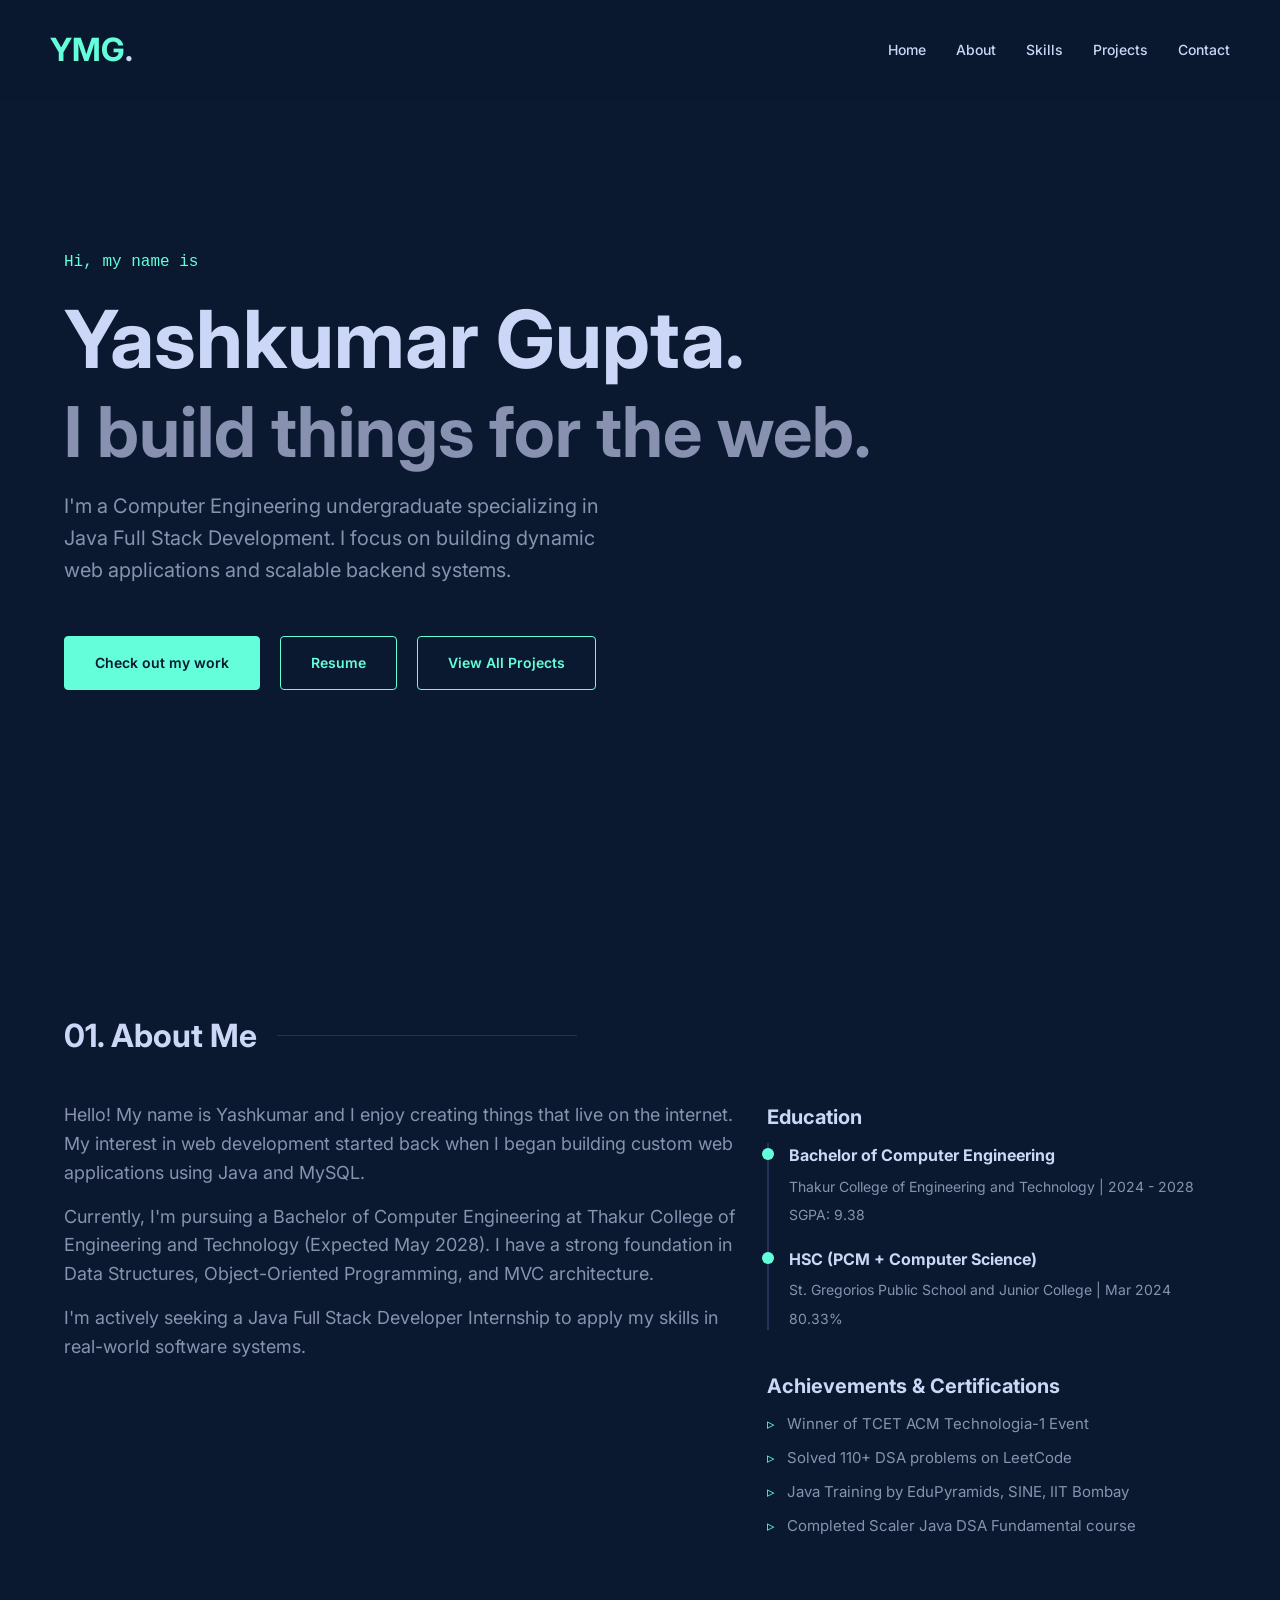
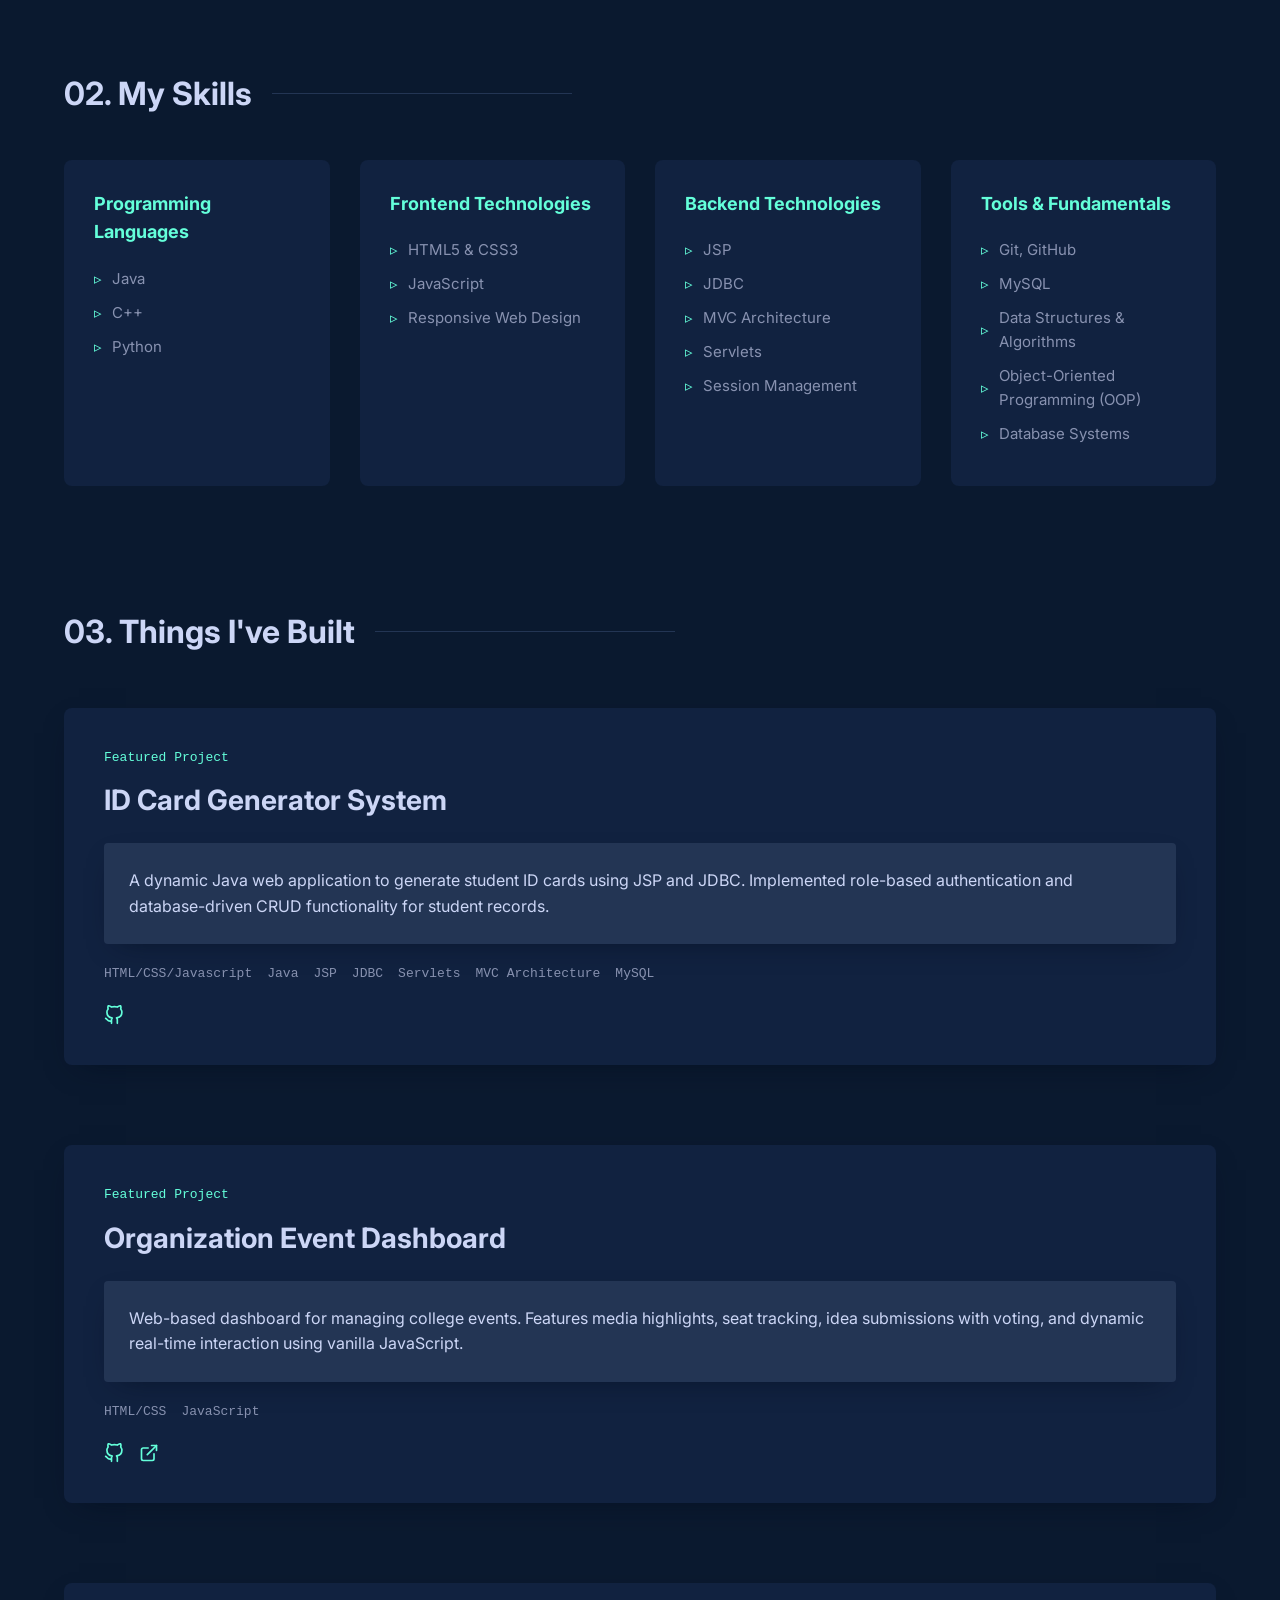
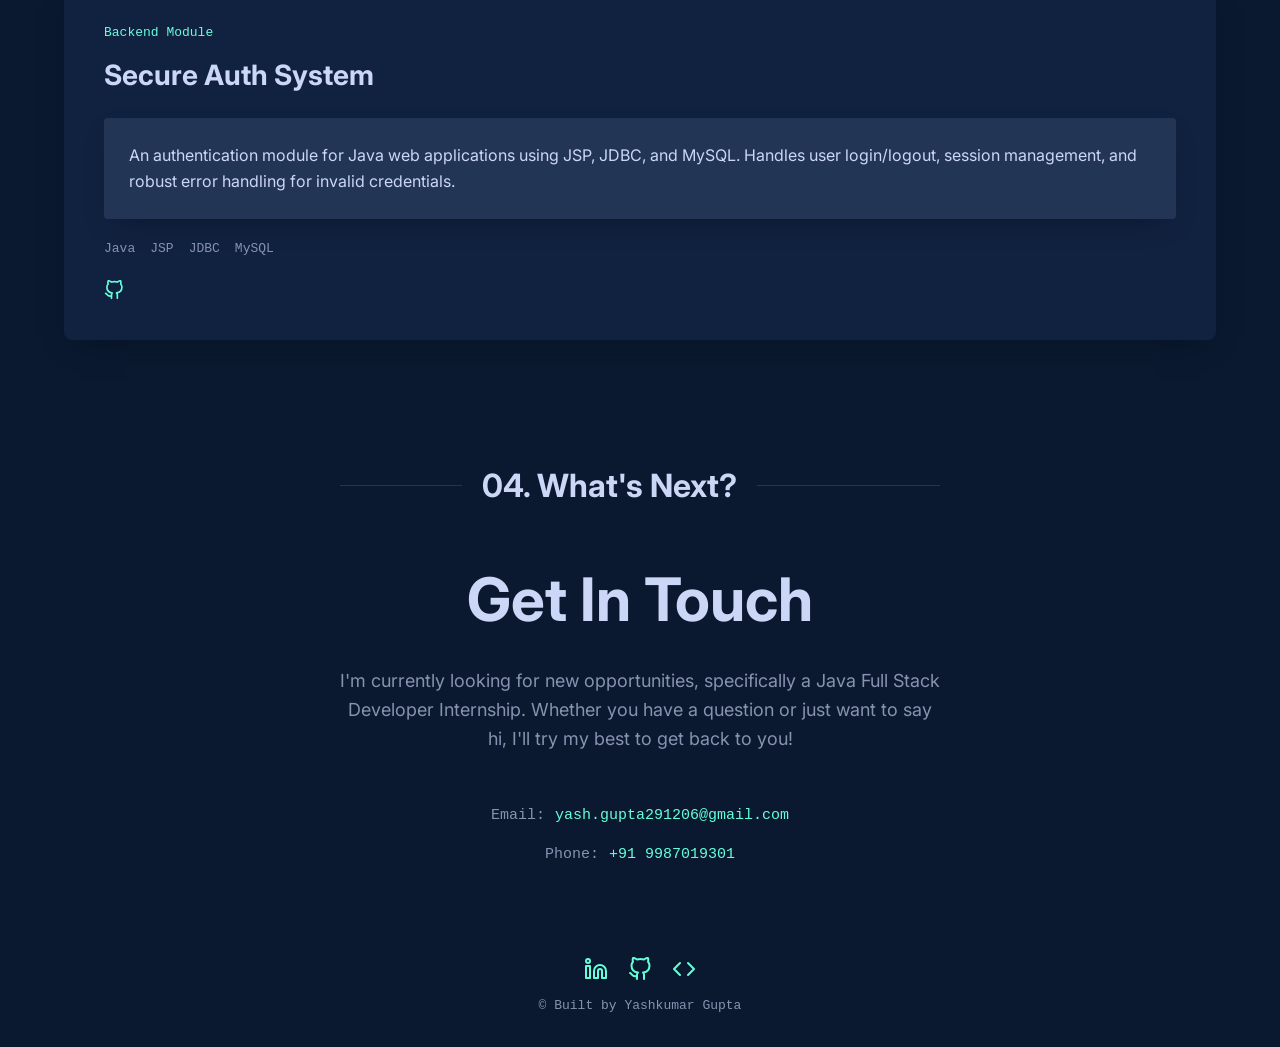
==== index.html @ 171db631 "Files Commited" ====
<!DOCTYPE html>
<html lang="en">

<head>
    <meta charset="UTF-8">
    <meta name="viewport" content="width=device-width, initial-scale=1.0">
    <title>Yashkumar Gupta | Java Full Stack Developer</title>
    <meta name="description"
        content="Portfolio of Yashkumar Gupta, a Computer Engineering undergraduate specializing in Java Full Stack Development.">
    <link rel="preconnect" href="https://fonts.googleapis.com">
    <link rel="preconnect" href="https://fonts.gstatic.com" crossorigin>
    <link href="https://fonts.googleapis.com/css2?family=Inter:wght@300;400;600;700&display=swap" rel="stylesheet">
    <link rel="stylesheet" href="style.css">
</head>

<body>
    <header class="navbar">
        <div class="logo">YMG<span>.</span></div>
        <nav>
            <ul class="nav-links">
                <li><a href="#home">Home</a></li>
                <li><a href="#about">About</a></li>
                <li><a href="#skills">Skills</a></li>
                <li><a href="#projects">Projects</a></li>
                <li><a href="#contact">Contact</a></li>
            </ul>
        </nav>
        <div class="menu-toggle">
            <span></span>
            <span></span>
            <span></span>
        </div>
    </header>

    <main>
        <!-- Hero Section -->
        <section id="home" class="hero section">
            <div class="hero-content">
                <p class="greeting">Hi, my name is</p>
                <h1 class="name">Yashkumar Gupta.</h1>
                <h2 class="role">I build things for the web.</h2>
                <p class="summary">
                    I'm a Computer Engineering undergraduate specializing in Java Full Stack Development.
                    I focus on building dynamic web applications and scalable backend systems.
                </p>
                <div class="hero-cta">
                    <a href="#projects" class="btn btn-primary">Check out my work</a>
                    <a href="CV-3.pdf" target="_blank" class="btn btn-outline">Resume</a>
                    <a href="projects.html" class="btn btn-outline">View All Projects</a>
                </div>
            </div>
        </section>

        <!-- About Section -->
        <section id="about" class="about section">
            <h2 class="section-title">01. About Me</h2>
            <div class="about-container">
                <div class="about-text">
                    <p>
                        Hello! My name is Yashkumar and I enjoy creating things that live on the internet.
                        My interest in web development started back when I began building custom web applications
                        using Java and MySQL.
                    </p>
                    <p>
                        Currently, I'm pursuing a Bachelor of Computer Engineering at Thakur College of Engineering and
                        Technology (Expected May 2028).
                        I have a strong foundation in Data Structures, Object-Oriented Programming, and MVC
                        architecture.
                    </p>
                    <p>
                        I'm actively seeking a Java Full Stack Developer Internship to apply my skills in real-world
                        software systems.
                    </p>
                </div>
                <!-- Education & Achievements -->
                <div class="about-details">
                    <h3>Education</h3>
                    <ul class="timeline">
                        <li>
                            <h4>Bachelor of Computer Engineering</h4>
                            <p>Thakur College of Engineering and Technology | 2024 - 2028</p>
                            <p>SGPA: 9.38</p>
                        </li>
                        <li>
                            <h4>HSC (PCM + Computer Science)</h4>
                            <p>St. Gregorios Public School and Junior College | Mar 2024</p>
                            <p>80.33%</p>
                        </li>
                    </ul>
                    <h3>Achievements & Certifications</h3>
                    <ul class="bullet-list">
                        <li>Winner of TCET ACM Technologia-1 Event</li>
                        <li>Solved 110+ DSA problems on LeetCode</li>
                        <li>Java Training by EduPyramids, SINE, IIT Bombay</li>
                        <li>Completed Scaler Java DSA Fundamental course</li>
                    </ul>
                </div>
            </div>
        </section>

        <!-- Skills Section -->
        <section id="skills" class="skills section">
            <h2 class="section-title">02. My Skills</h2>
            <div class="skills-grid">
                <div class="skill-category">
                    <h3>Programming Languages</h3>
                    <ul class="skill-list">
                        <li>Java</li>
                        <li>C++</li>
                        <li>Python</li>
                    </ul>
                </div>
                <div class="skill-category">
                    <h3>Frontend Technologies</h3>
                    <ul class="skill-list">
                        <li>HTML5 & CSS3</li>
                        <li>JavaScript</li>
                        <li>Responsive Web Design</li>
                    </ul>
                </div>
                <div class="skill-category">
                    <h3>Backend Technologies</h3>
                    <ul class="skill-list">
                        <li>JSP</li>
                        <li>JDBC</li>
                        <li>MVC Architecture</li>
                        <li>Servlets</li>
                        <li>Session Management</li>
                    </ul>
                </div>
                <div class="skill-category">
                    <h3>Tools & Fundamentals</h3>
                    <ul class="skill-list">
                        <li>Git, GitHub</li>
                        <li>MySQL</li>
                        <li>Data Structures & Algorithms</li>
                        <li>Object-Oriented Programming (OOP)</li>
                        <li>Database Systems</li>
                    </ul>
                </div>
            </div>
        </section>

        <!-- Projects Section -->
        <section id="projects" class="projects section">
            <h2 class="section-title">03. Things I've Built</h2>
            <div class="project-list">

                <!-- Project 1 -->
                <div class="project-card">
                    <div class="project-content">
                        <p class="project-overline">Featured Project</p>
                        <h3 class="project-title">ID Card Generator System</h3>
                        <div class="project-description">
                            <p>A dynamic Java web application to generate student ID cards using JSP and JDBC.
                                Implemented role-based authentication and database-driven CRUD functionality for student
                                records.</p>
                        </div>
                        <ul class="project-tech-list">
                            <li>HTML/CSS/Javascript</li>
                            <li>Java</li>
                            <li>JSP</li>
                            <li>JDBC</li>
                            <li>Servlets</li>
                            <li>MVC Architecture</li>
                            <li>MySQL</li>
                        </ul>
                        <div class="project-links">
                            <a href="https://github.com/yash29122006/Java-web-Project" target="_blank"
                                aria-label="GitHub Link">
                                <svg xmlns="http://www.w3.org/2000/svg" role="img" viewBox="0 0 24 24" fill="none"
                                    stroke="currentColor" stroke-width="2" stroke-linecap="round"
                                    stroke-linejoin="round" class="feather feather-github">
                                    <title>GitHub</title>
                                    <path
                                        d="M9 19c-5 1.5-5-2.5-7-3m14 6v-3.87a3.37 3.37 0 0 0-.94-2.61c3.14-.35 6.44-1.54 6.44-7A5.44 5.44 0 0 0 20 4.77 5.07 5.07 0 0 0 19.91 1S18.73.65 16 2.48a13.38 13.38 0 0 0-7 0C6.27.65 5.09 1 5.09 1A5.07 5.07 0 0 0 5 4.77a5.44 5.44 0 0 0-1.5 3.78c0 5.42 3.3 6.61 6.44 7A3.37 3.37 0 0 0 9 18.13V22">
                                    </path>
                                </svg>
                            </a>
                        </div>
                    </div>
                </div>

                <!-- Project 2 -->
                <div class="project-card reverse">
                    <div class="project-content">
                        <p class="project-overline">Featured Project</p>
                        <h3 class="project-title">Organization Event Dashboard</h3>
                        <div class="project-description">
                            <p>Web-based dashboard for managing college events. Features media highlights, seat
                                tracking, idea submissions with voting, and dynamic real-time interaction using vanilla
                                JavaScript.</p>
                        </div>
                        <ul class="project-tech-list">
                            <li>HTML/CSS</li>
                            <li>JavaScript</li>
                        </ul>
                        <div class="project-links">
                            <a href="https://github.com/yash29122006" target="_blank" aria-label="GitHub Link">
                                <svg xmlns="http://www.w3.org/2000/svg" role="img" viewBox="0 0 24 24" fill="none"
                                    stroke="currentColor" stroke-width="2" stroke-linecap="round"
                                    stroke-linejoin="round" class="feather feather-github">
                                    <title>GitHub</title>
                                    <path
                                        d="M9 19c-5 1.5-5-2.5-7-3m14 6v-3.87a3.37 3.37 0 0 0-.94-2.61c3.14-.35 6.44-1.54 6.44-7A5.44 5.44 0 0 0 20 4.77 5.07 5.07 0 0 0 19.91 1S18.73.65 16 2.48a13.38 13.38 0 0 0-7 0C6.27.65 5.09 1 5.09 1A5.07 5.07 0 0 0 5 4.77a5.44 5.44 0 0 0-1.5 3.78c0 5.42 3.3 6.61 6.44 7A3.37 3.37 0 0 0 9 18.13V22">
                                    </path>
                                </svg>
                            </a>
                            <a href="https://yash29122006.github.io/Club-Dashboard/" target="_blank"
                                aria-label="External Link">
                                <svg xmlns="http://www.w3.org/2000/svg" role="img" viewBox="0 0 24 24" fill="none"
                                    stroke="currentColor" stroke-width="2" stroke-linecap="round"
                                    stroke-linejoin="round" class="feather feather-external-link">
                                    <title>External Link</title>
                                    <path d="M18 13v6a2 2 0 0 1-2 2H5a2 2 0 0 1-2-2V8a2 2 0 0 1 2-2h6"></path>
                                    <polyline points="15 3 21 3 21 9"></polyline>
                                    <line x1="10" y1="14" x2="21" y2="3"></line>
                                </svg>
                            </a>
                        </div>
                    </div>
                </div>

                <!-- Project 3 -->
                <div class="project-card">
                    <div class="project-content">
                        <p class="project-overline">Backend Module</p>
                        <h3 class="project-title">Secure Auth System</h3>
                        <div class="project-description">
                            <p>An authentication module for Java web applications using JSP, JDBC, and MySQL. Handles
                                user login/logout, session management, and robust error handling for invalid
                                credentials.</p>
                        </div>
                        <ul class="project-tech-list">
                            <li>Java</li>
                            <li>JSP</li>
                            <li>JDBC</li>
                            <li>MySQL</li>
                        </ul>
                        <div class="project-links">
                            <a href="https://github.com/yash29122006/Login-logout-using-JDBC-" target="_blank"
                                aria-label="GitHub Link">
                                <svg xmlns="http://www.w3.org/2000/svg" role="img" viewBox="0 0 24 24" fill="none"
                                    stroke="currentColor" stroke-width="2" stroke-linecap="round"
                                    stroke-linejoin="round" class="feather feather-github">
                                    <title>GitHub</title>
                                    <path
                                        d="M9 19c-5 1.5-5-2.5-7-3m14 6v-3.87a3.37 3.37 0 0 0-.94-2.61c3.14-.35 6.44-1.54 6.44-7A5.44 5.44 0 0 0 20 4.77 5.07 5.07 0 0 0 19.91 1S18.73.65 16 2.48a13.38 13.38 0 0 0-7 0C6.27.65 5.09 1 5.09 1A5.07 5.07 0 0 0 5 4.77a5.44 5.44 0 0 0-1.5 3.78c0 5.42 3.3 6.61 6.44 7A3.37 3.37 0 0 0 9 18.13V22">
                                    </path>
                                </svg>
                            </a>
                        </div>
                    </div>
                </div>

        </section>

        <!-- Contact Section -->
        <section id="contact" class="contact section">
            <h2 class="section-title center">04. What's Next?</h2>
            <h3 class="contact-title">Get In Touch</h3>
            <p>
                I'm currently looking for new opportunities, specifically a Java Full Stack Developer Internship.
                Whether you have a question or just want to say hi, I'll try my best to get back to you!
            </p>
            <div class="contact-info">
                <div class="contact-item">
                    <span class="contact-label">Email:</span>
                    <a href="mailto:yash.gupta291206@gmail.com" class="email-link">yash.gupta291206@gmail.com</a>
                </div>
                <div class="contact-item">
                    <span class="contact-label">Phone:</span>
                    <span class="phone-link">+91 9987019301</span>
                </div>
            </div>

        </section>
    </main>

    <footer>
        <div class="social-links-footer" style="display: flex; gap: 20px; justify-content: center;">
            <a href="https://www.linkedin.com/in/ymg291206" target="_blank" aria-label="LinkedIn"
                style="width: 24px; height: 24px;">
                <svg xmlns="http://www.w3.org/2000/svg" role="img" viewBox="0 0 24 24" fill="none" stroke="currentColor"
                    stroke-width="2" stroke-linecap="round" stroke-linejoin="round" class="feather feather-linkedin">
                    <title>LinkedIn</title>
                    <path d="M16 8a6 6 0 0 1 6 6v7h-4v-7a2 2 0 0 0-2-2 2 2 0 0 0-2 2v7h-4v-7a6 6 0 0 1 6-6z"></path>
                    <rect x="2" y="9" width="4" height="12"></rect>
                    <circle cx="4" cy="4" r="2"></circle>
                </svg>
            </a>
            <a href="https://github.com/yash29122006" target="_blank" aria-label="GitHub"
                style="width: 24px; height: 24px;">
                <svg xmlns="http://www.w3.org/2000/svg" role="img" viewBox="0 0 24 24" fill="none" stroke="currentColor"
                    stroke-width="2" stroke-linecap="round" stroke-linejoin="round" class="feather feather-github">
                    <title>GitHub</title>
                    <path
                        d="M9 19c-5 1.5-5-2.5-7-3m14 6v-3.87a3.37 3.37 0 0 0-.94-2.61c3.14-.35 6.44-1.54 6.44-7A5.44 5.44 0 0 0 20 4.77 5.07 5.07 0 0 0 19.91 1S18.73.65 16 2.48a13.38 13.38 0 0 0-7 0C6.27.65 5.09 1 5.09 1A5.07 5.07 0 0 0 5 4.77a5.44 5.44 0 0 0-1.5 3.78c0 5.42 3.3 6.61 6.44 7A3.37 3.37 0 0 0 9 18.13V22">
                    </path>
                </svg>
            </a>
            <a href="https://leetcode.com/u/Yash_G_2006/" target="_blank" aria-label="LeetCode"
                style="width: 24px; height: 24px;">
                <svg xmlns="http://www.w3.org/2000/svg" role="img" viewBox="0 0 24 24" fill="none" stroke="currentColor"
                    stroke-width="2" stroke-linecap="round" stroke-linejoin="round" class="feather feather-code">
                    <title>LeetCode</title>
                    <polyline points="16 18 22 12 16 6"></polyline>
                    <polyline points="8 6 2 12 8 18"></polyline>
                </svg>
            </a>
        </div>
        <p>&copy Built by Yashkumar Gupta</p>
    </footer>

    <script src="script.js"></script>
</body>

</html>
---- style.css ----
/* style.css */
:root {
    /* Color Palette - Dark Minimalist with Neon Blue */
    --bg-dark: #0a192f;
    --bg-light: #112240;
    --bg-lighter: #233554;
    --text-main: #ccd6f6;
    --text-muted: #8892b0;
    --accent: #64ffda; /* Neon cyan/blue accent */
    --accent-glow: rgba(100, 255, 218, 0.2);
    
    /* Typography */
    --font-main: 'Inter', -apple-system, BlinkMacSystemFont, "Segoe UI", Roboto, sans-serif;
    --font-mono: 'SF Mono', 'Fira Code', monospace;
    
    /* Layout */
    --nav-height: 100px;
    --max-width: 1200px;
}

* {
    margin: 0;
    padding: 0;
    box-sizing: border-box;
}

html {
    scroll-behavior: smooth;
}

body {
    background-color: var(--bg-dark);
    color: var(--text-muted);
    font-family: var(--font-main);
    line-height: 1.6;
    overflow-x: hidden;
}

h1, h2, h3, h4, .text-main {
    color: var(--text-main);
}

a {
    color: var(--accent);
    text-decoration: none;
    transition: all 0.25s ease-in-out;
}

a:hover {
    color: var(--text-main);
}

ul {
    list-style: none;
}

.section {
    padding: 60px 0;
    max-width: var(--max-width);
    margin: 0 auto;
    width: 90%;
}

.section-title {
    display: flex;
    align-items: center;
    font-size: clamp(26px, 5vw, 32px);
    margin-bottom: 40px;
    white-space: nowrap;
}

.section-title::after {
    content: "";
    display: block;
    height: 1px;
    width: 300px;
    background-color: var(--bg-lighter);
    margin-left: 20px;
}

.section-title.center {
    justify-content: center;
}
.section-title.center::before {
    content: "";
    display: block;
    height: 1px;
    width: 200px;
    background-color: var(--bg-lighter);
    margin-right: 20px;
}

/* Navbar */
.navbar {
    display: flex;
    justify-content: space-between;
    align-items: center;
    padding: 0 50px;
    height: var(--nav-height);
    position: fixed;
    top: 0;
    width: 100%;
    background-color: rgba(10, 25, 47, 0.85);
    backdrop-filter: blur(10px);
    z-index: 100;
    transition: transform 0.3s ease;
}

.navbar.hidden {
    transform: translateY(-100%);
}

.logo {
    font-size: 32px;
    font-weight: 700;
    color: var(--accent);
}
.logo span {
    color: var(--text-main);
}

.nav-links {
    display: flex;
    gap: 30px;
}

.nav-links a {
    color: var(--text-main);
    font-size: 14px;
    font-weight: 500;
}

.nav-links a:hover {
    color: var(--accent);
}

.menu-toggle {
    display: none;
    flex-direction: column;
    gap: 5px;
    cursor: pointer;
}

.menu-toggle span {
    width: 30px;
    height: 3px;
    background-color: var(--accent);
    border-radius: 2px;
}

/* Button */
.btn {
    display: inline-block;
    padding: 15px 30px;
    border-radius: 4px;
    font-size: 14px;
    font-weight: 600;
    cursor: pointer;
    transition: all 0.25s ease-in-out;
}

.btn-primary {
    color: var(--bg-dark) !important;
    background-color: var(--accent);
    border: 1px solid var(--accent);
}

.btn-primary:hover {
    background-color: transparent;
    color: var(--accent) !important;
    box-shadow: 0 0 15px var(--accent-glow);
}

.btn-outline {
    color: var(--accent) !important;
    background-color: transparent;
    border: 1px solid var(--accent);
}

.btn-outline:hover {
    background-color: var(--accent-glow);
}

/* Hero Section */
.hero {
    min-height: 100vh;
    display: flex;
    flex-direction: column;
    justify-content: center;
    align-items: flex-start;
    margin-top: 50px;
    padding-top: 0;
}

.greeting {
    color: var(--accent);
    font-family: var(--font-mono);
    margin-bottom: 20px;
    font-size: clamp(14px, 5vw, 16px);
}

.name {
    font-size: clamp(40px, 8vw, 80px);
    font-weight: 700;
    line-height: 1.1;
}

.role {
    font-size: clamp(30px, 7vw, 70px);
    font-weight: 700;
    color: var(--text-muted);
    line-height: 1.1;
    margin-top: 10px;
}

.summary {
    margin-top: 20px;
    max-width: 540px;
    font-size: 20px;
}

.hero-cta {
    margin-top: 50px;
    display: flex;
    gap: 20px;
}

/* About Section */
.about-container {
    display: grid;
    grid-template-columns: 3fr 2fr;
    gap: 30px;
}

.about-text p {
    margin-bottom: 15px;
    font-size: 18px;
}

.about-details h3 {
    margin-bottom: 10px;
    font-size: 20px;
}

.timeline {
    margin-bottom: 40px;
    border-left: 2px solid var(--bg-lighter);
    padding-left: 20px;
}

.timeline li {
    position: relative;
    margin-bottom: 20px;
}

.timeline li::before {
    content: '';
    position: absolute;
    left: -27px;
    top: 5px;
    width: 12px;
    height: 12px;
    border-radius: 50%;
    background-color: var(--accent);
}

.timeline h4 {
    font-size: 16px;
    margin-bottom: 5px;
}

.timeline p {
    font-size: 14px;
    color: var(--text-muted);
    display: inline-block;
}

.timeline p:last-child {
    display: block;
    margin-top: 5px;
}

.bullet-list li {
    position: relative;
    padding-left: 20px;
    margin-bottom: 10px;
    font-size: 15px;
}
.bullet-list li::before {
    content: '▹';
    position: absolute;
    left: 0;
    color: var(--accent);
}

/* Skills Section */
.skills-grid {
    display: grid;
    grid-template-columns: repeat(auto-fit, minmax(200px, 1fr));
    gap: 30px;
}

.skill-category {
    background-color: var(--bg-light);
    padding: 30px;
    border-radius: 8px;
    transition: transform 0.3s ease, box-shadow 0.3s ease;
}

.skill-category:hover {
    transform: translateY(-5px);
    box-shadow: 0 10px 30px -15px var(--accent-glow);
}

.skill-category h3 {
    font-size: 18px;
    margin-bottom: 20px;
    color: var(--accent);
}

.skill-list li {
    font-size: 15px;
    margin-bottom: 10px;
    display: flex;
    align-items: center;
}

.skill-list li::before {
    content: '▹';
    color: var(--accent);
    margin-right: 10px;
}

/* Projects Section */
.project-list {
    margin-top: 50px;
    display: flex;
    flex-direction: column;
    gap: 80px;
}

.project-card {
    position: relative;
    display: grid;
    grid-template-columns: repeat(12, 1fr);
    align-items: center;
    background-color: var(--bg-light);
    border-radius: 8px;
    padding: 40px;
    box-shadow: 0 10px 30px -15px rgba(2,12,27,0.7);
    transition: transform 0.3s ease;
}

.project-card:hover {
    transform: translateY(-5px);
}

.project-content {
    grid-column: 1 / -1; 
}

.project-overline {
    font-family: var(--font-mono);
    color: var(--accent);
    font-size: 13px;
    margin-bottom: 10px;
}

.project-title {
    font-size: clamp(24px, 5vw, 28px);
    margin-bottom: 20px;
}

.project-description {
    background-color: var(--bg-lighter);
    padding: 25px;
    border-radius: 4px;
    font-size: 16px;
    color: var(--text-main);
    z-index: 2;
    position: relative;
    margin-bottom: 20px;
    box-shadow: 0 10px 30px -15px rgba(2,12,27,0.7);
}

.project-tech-list {
    display: flex;
    flex-wrap: wrap;
    gap: 15px;
    font-family: var(--font-mono);
    font-size: 13px;
    color: var(--text-muted);
    margin-bottom: 20px;
}

.project-links {
    display: flex;
    gap: 15px;
}

.project-links a {
    display: inline-block;
    width: 20px;
    height: 20px;
}
.project-links a svg {
    width: 100%;
    height: 100%;
}


/* Contact Section */
.contact {
    text-align: center;
    max-width: 600px;
}

.contact-title {
    font-size: clamp(40px, 5vw, 60px);
    margin-bottom: 20px;
}

.contact p {
    font-size: 18px;
    margin-bottom: 50px;
}

.contact-info {
    margin-top: 40px;
    display: flex;
    flex-direction: column;
    align-items: center;
    gap: 15px;
}

.contact-item {
    display: flex;
    align-items: center;
    gap: 10px;
    font-family: var(--font-mono);
    font-size: 15px;
}

.contact-label {
    color: var(--text-muted);
}

.email-link, .phone-link {
    color: var(--accent);
}

.email-link {
    text-decoration: underline;
    text-decoration-color: transparent;
    transition: text-decoration-color 0.3s ease;
}

.email-link:hover {
    text-decoration-color: var(--accent);
}

/* Footer */
footer {
    text-align: center;
    padding: 30px 0;
    font-family: var(--font-mono);
    font-size: 13px;
}

.social-links-footer {
    display: flex;
    justify-content: center;
    gap: 20px;
    margin-bottom: 15px;
}

/* Responsive */
@media (max-width: 768px) {
    .about-container {
        grid-template-columns: 1fr;
    }
    
    .section-title::after {
        width: 100%;
    }
    
    .nav-links {
        position: fixed;
        right: -100%;
        top: 0;
        flex-direction: column;
        background-color: var(--bg-light);
        width: 60%;
        height: 100vh;
        justify-content: center;
        align-items: center;
        transition: right 0.3s ease-in-out;
        box-shadow: -10px 0 30px -15px rgba(2,12,27,0.7);
    }
    
    .nav-links.nav-active {
        right: 0;
    }
    
    .menu-toggle {
        display: flex;
        z-index: 101;
    }
    
    /* Hamburger animation */
    .menu-toggle.toggle span:nth-child(1) {
        transform: translateY(8px) rotate(45deg);
        transition: all 0.3s ease;
    }
    .menu-toggle.toggle span:nth-child(2) {
        opacity: 0;
        transition: all 0.3s ease;
    }
    .menu-toggle.toggle span:nth-child(3) {
        transform: translateY(-8px) rotate(-45deg);
        transition: all 0.3s ease;
    }

    .hero-cta {
        flex-direction: column;
        width: 100%;
    }
    
    .hero-cta .btn {
        text-align: center;
    }
}
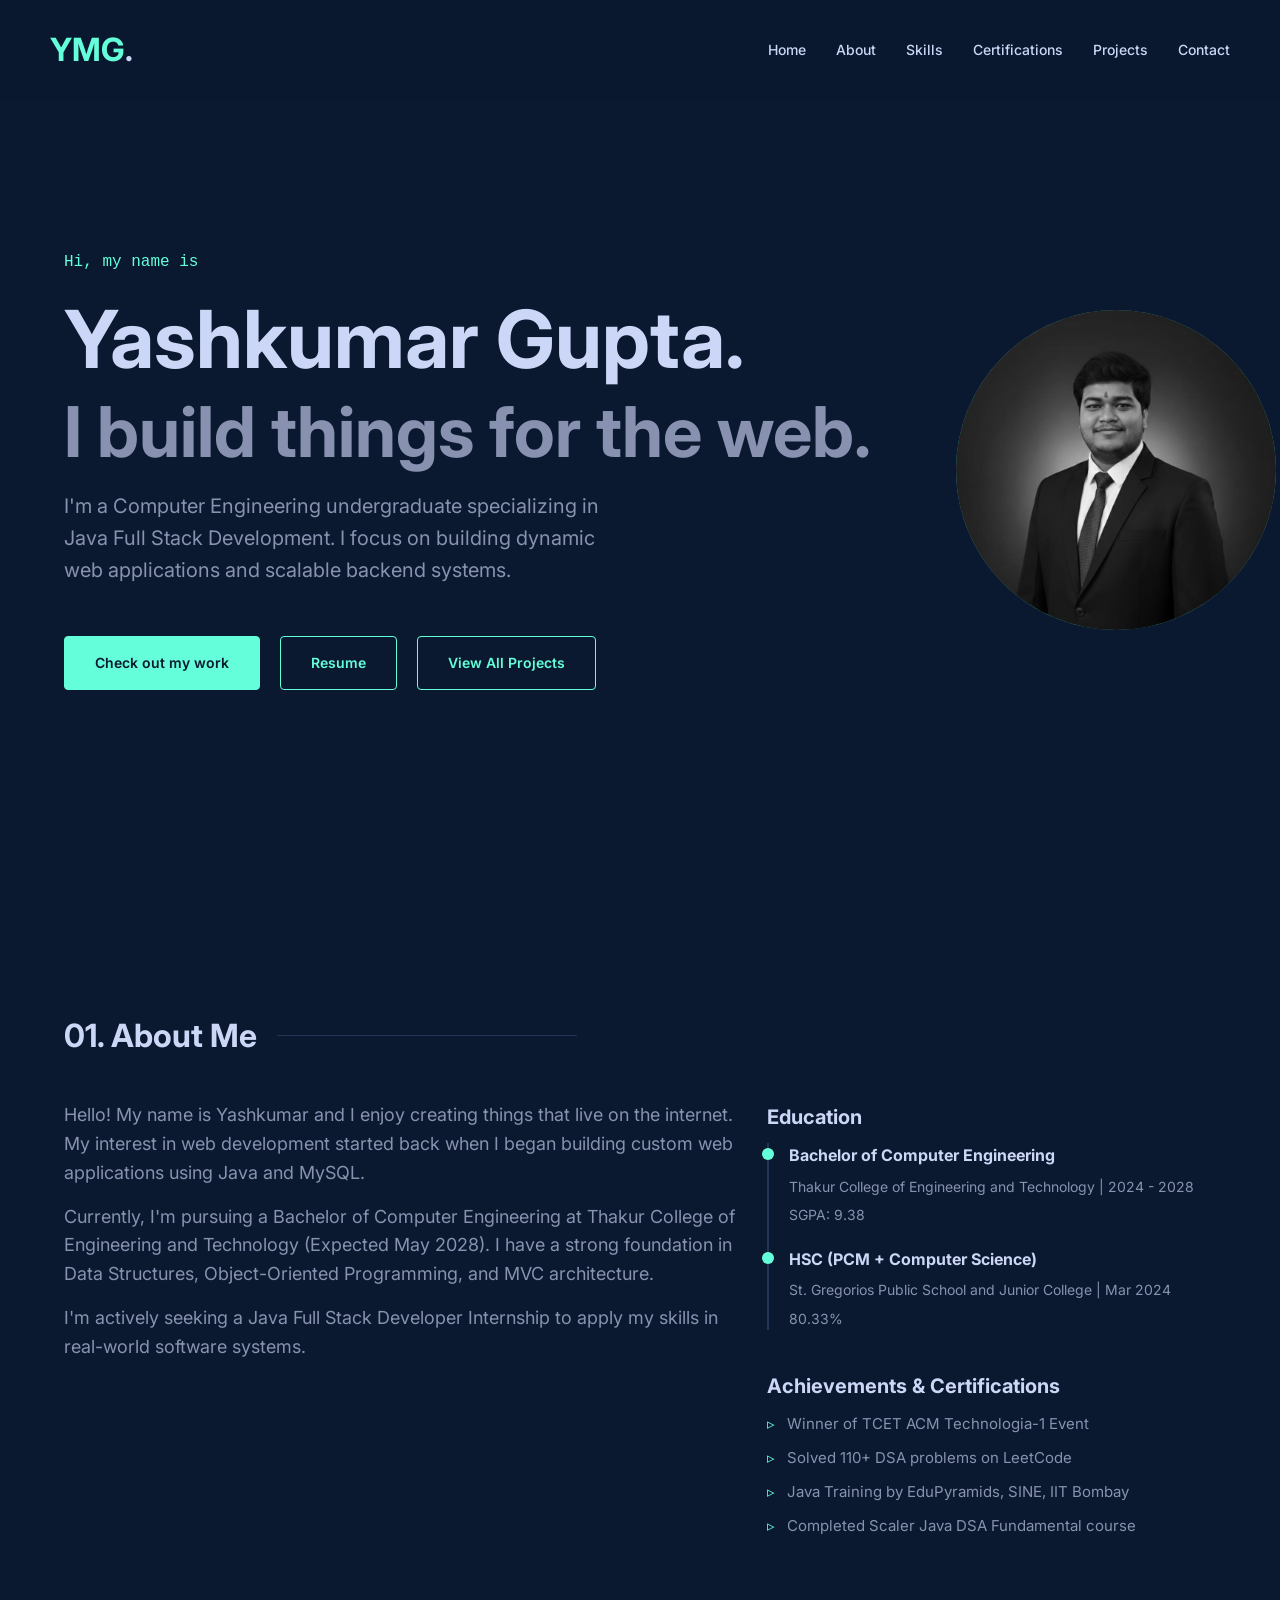
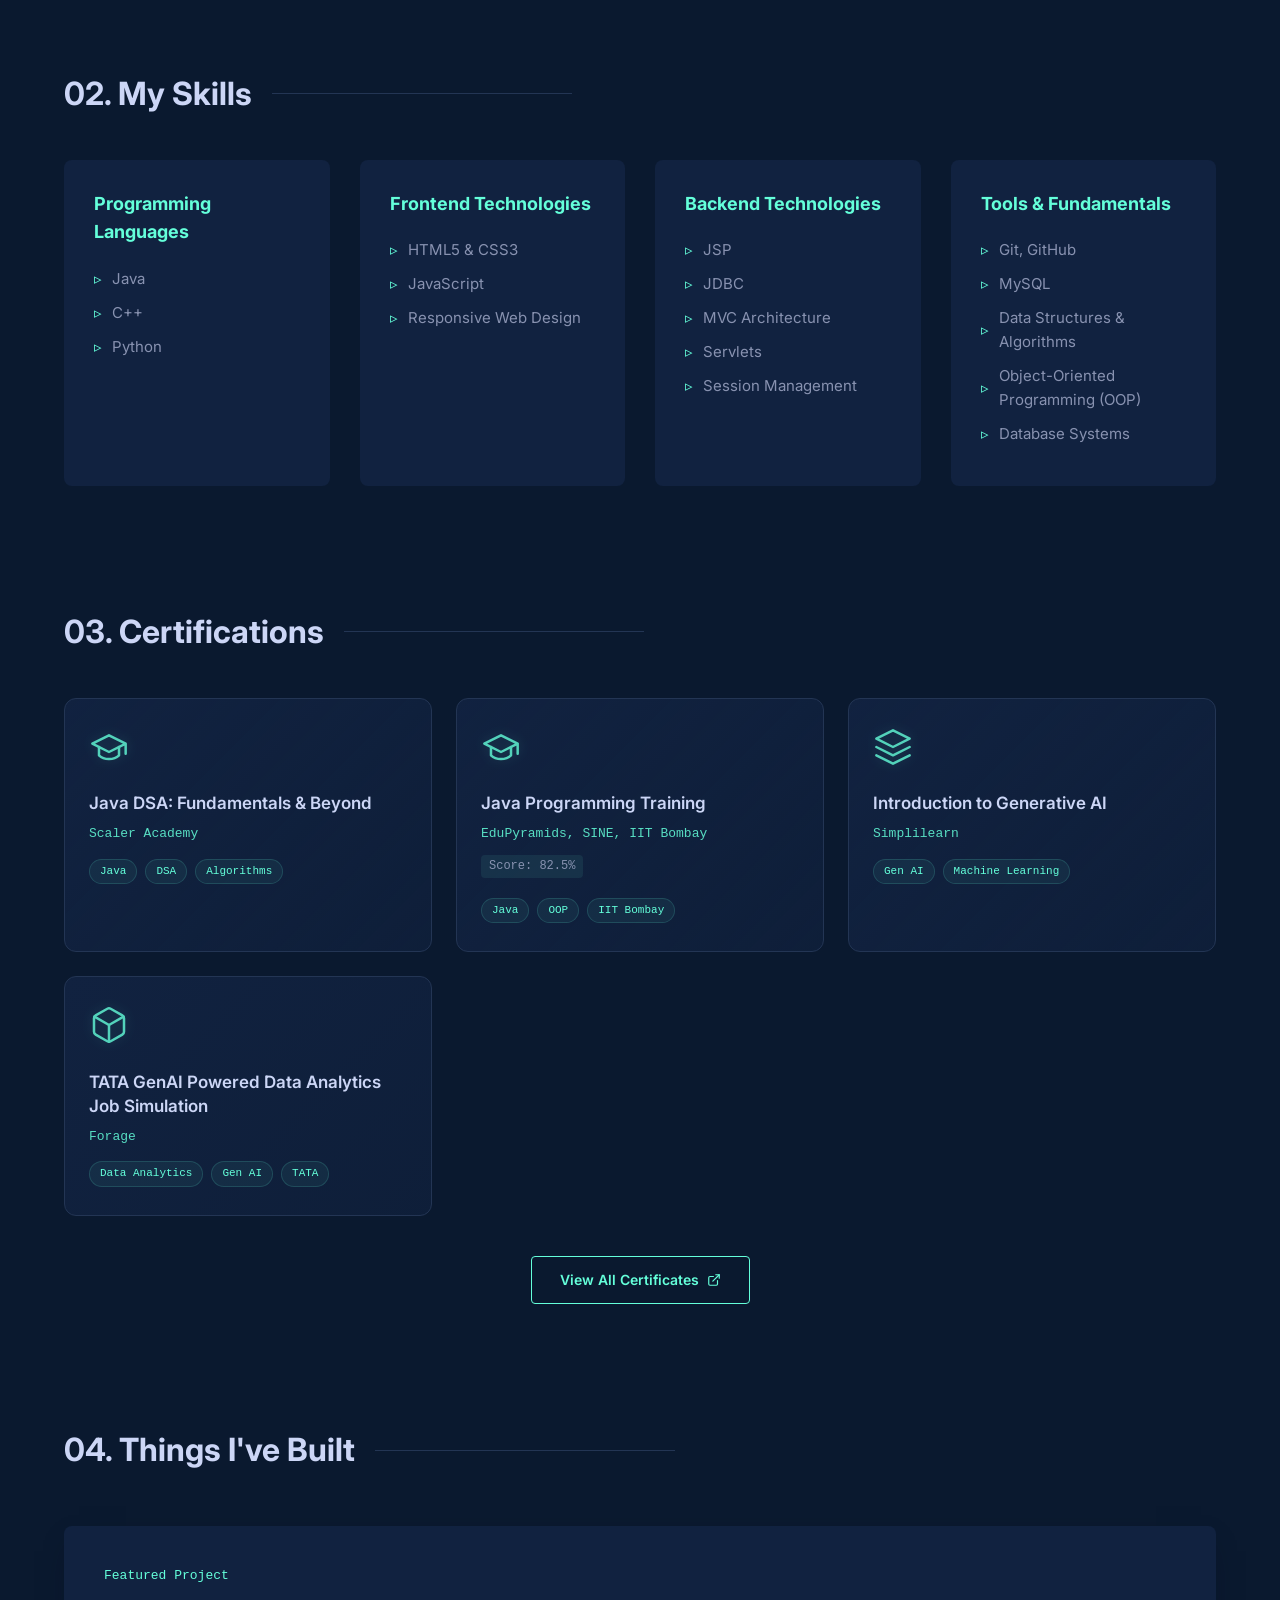
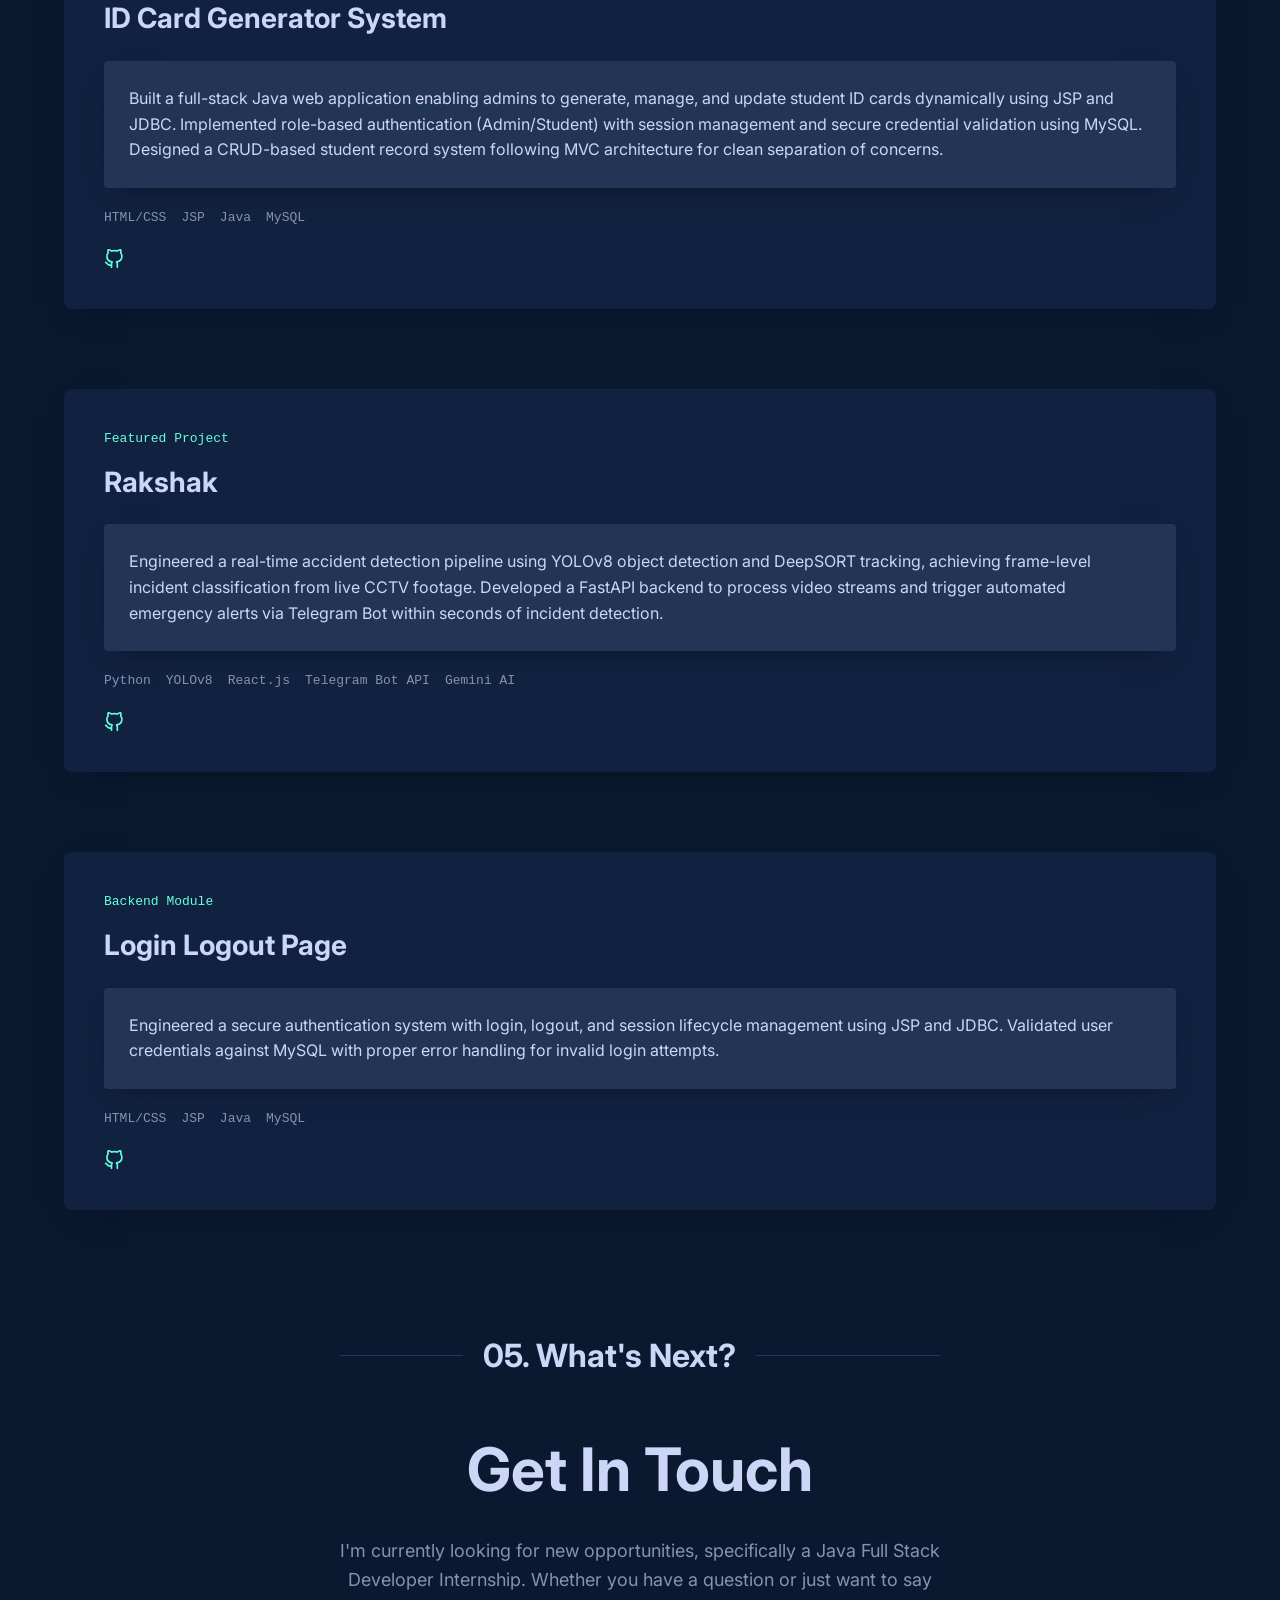
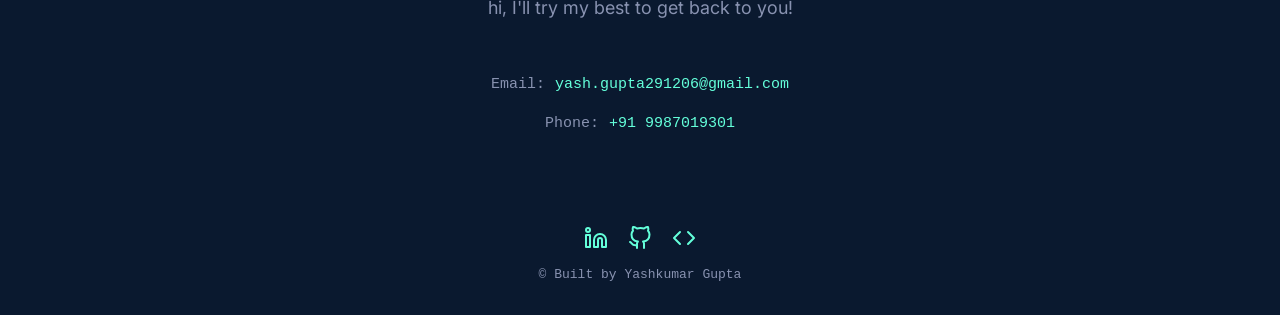
==== commit 8794a0b0: "Update portfolio: add profile image, certifications, projects, and resume link" ====
--- a/index.html
+++ b/index.html
@@ -21,6 +21,7 @@
                 <li><a href="#home">Home</a></li>
                 <li><a href="#about">About</a></li>
                 <li><a href="#skills">Skills</a></li>
+                <li><a href="#certifications">Certifications</a></li>
                 <li><a href="#projects">Projects</a></li>
                 <li><a href="#contact">Contact</a></li>
             </ul>
@@ -35,18 +36,26 @@
     <main>
         <!-- Hero Section -->
         <section id="home" class="hero section">
-            <div class="hero-content">
-                <p class="greeting">Hi, my name is</p>
-                <h1 class="name">Yashkumar Gupta.</h1>
-                <h2 class="role">I build things for the web.</h2>
-                <p class="summary">
-                    I'm a Computer Engineering undergraduate specializing in Java Full Stack Development.
-                    I focus on building dynamic web applications and scalable backend systems.
-                </p>
-                <div class="hero-cta">
-                    <a href="#projects" class="btn btn-primary">Check out my work</a>
-                    <a href="CV-3.pdf" target="_blank" class="btn btn-outline">Resume</a>
-                    <a href="projects.html" class="btn btn-outline">View All Projects</a>
+            <div class="hero-wrapper">
+                <div class="hero-content">
+                    <p class="greeting">Hi, my name is</p>
+                    <h1 class="name">Yashkumar Gupta.</h1>
+                    <h2 class="role">I build things for the web.</h2>
+                    <p class="summary">
+                        I'm a Computer Engineering undergraduate specializing in Java Full Stack Development.
+                        I focus on building dynamic web applications and scalable backend systems.
+                    </p>
+                    <div class="hero-cta">
+                        <a href="#projects" class="btn btn-primary">Check out my work</a>
+                        <a href="https://drive.google.com/file/d/1tLXJ5Pf8kxOuDGqkpCzKe15OZUchSF92/view?usp=sharing" target="_blank" class="btn btn-outline">Resume</a>
+                        <a href="projects.html" class="btn btn-outline">View All Projects</a>
+                    </div>
+                </div>
+                <div class="hero-image">
+                    <div class="hero-image-wrapper">
+                        <img src="my image.jpeg" alt="Yashkumar Gupta" />
+                        <div class="hero-image-border"></div>
+                    </div>
                 </div>
             </div>
         </section>
@@ -141,9 +150,74 @@
             </div>
         </section>
 
+        <!-- Certifications Section -->
+        <section id="certifications" class="certifications section">
+            <h2 class="section-title">03. Certifications</h2>
+            <div class="cert-grid">
+                <!-- Card 1 -->
+                <div class="cert-card">
+                    <div class="cert-icon">
+                        <svg xmlns="http://www.w3.org/2000/svg" width="40" height="40" viewBox="0 0 24 24" fill="none" stroke="currentColor" stroke-width="1.5" stroke-linecap="round" stroke-linejoin="round"><path d="M22 10v6M2 10l10-5 10 5-10 5z"/><path d="M6 12v5c3 3 9 3 12 0v-5"/></svg>
+                    </div>
+                    <h3 class="cert-title">Java DSA: Fundamentals &amp; Beyond</h3>
+                    <p class="cert-issuer">Scaler Academy</p>
+                    <ul class="cert-tags">
+                        <li>Java</li>
+                        <li>DSA</li>
+                        <li>Algorithms</li>
+                    </ul>
+                </div>
+                <!-- Card 2 -->
+                <div class="cert-card">
+                    <div class="cert-icon">
+                        <svg xmlns="http://www.w3.org/2000/svg" width="40" height="40" viewBox="0 0 24 24" fill="none" stroke="currentColor" stroke-width="1.5" stroke-linecap="round" stroke-linejoin="round"><path d="M22 10v6M2 10l10-5 10 5-10 5z"/><path d="M6 12v5c3 3 9 3 12 0v-5"/></svg>
+                    </div>
+                    <h3 class="cert-title">Java Programming Training</h3>
+                    <p class="cert-issuer">EduPyramids, SINE, IIT Bombay</p>
+                    <p class="cert-score">Score: 82.5%</p>
+                    <ul class="cert-tags">
+                        <li>Java</li>
+                        <li>OOP</li>
+                        <li>IIT Bombay</li>
+                    </ul>
+                </div>
+                <!-- Card 3 -->
+                <div class="cert-card">
+                    <div class="cert-icon">
+                        <svg xmlns="http://www.w3.org/2000/svg" width="40" height="40" viewBox="0 0 24 24" fill="none" stroke="currentColor" stroke-width="1.5" stroke-linecap="round" stroke-linejoin="round"><path d="M12 2L2 7l10 5 10-5-10-5z"/><path d="M2 17l10 5 10-5"/><path d="M2 12l10 5 10-5"/></svg>
+                    </div>
+                    <h3 class="cert-title">Introduction to Generative AI</h3>
+                    <p class="cert-issuer">Simplilearn</p>
+                    <ul class="cert-tags">
+                        <li>Gen AI</li>
+                        <li>Machine Learning</li>
+                    </ul>
+                </div>
+                <!-- Card 4 -->
+                <div class="cert-card">
+                    <div class="cert-icon">
+                        <svg xmlns="http://www.w3.org/2000/svg" width="40" height="40" viewBox="0 0 24 24" fill="none" stroke="currentColor" stroke-width="1.5" stroke-linecap="round" stroke-linejoin="round"><path d="M21 16V8a2 2 0 0 0-1-1.73l-7-4a2 2 0 0 0-2 0l-7 4A2 2 0 0 0 3 8v8a2 2 0 0 0 1 1.73l7 4a2 2 0 0 0 2 0l7-4A2 2 0 0 0 21 16z"/><polyline points="3.27 6.96 12 12.01 20.73 6.96"/><line x1="12" y1="22.08" x2="12" y2="12"/></svg>
+                    </div>
+                    <h3 class="cert-title">TATA GenAI Powered Data Analytics Job Simulation</h3>
+                    <p class="cert-issuer">Forage</p>
+                    <ul class="cert-tags">
+                        <li>Data Analytics</li>
+                        <li>Gen AI</li>
+                        <li>TATA</li>
+                    </ul>
+                </div>
+            </div>
+            <div class="cert-actions">
+                <a href="https://drive.google.com/drive/folders/1XqioRlOOBrDMVn9-e_ja8-gy8-FZCER3?usp=sharing" target="_blank" class="btn btn-outline cert-drive-link">
+                    View All Certificates
+                    <svg xmlns="http://www.w3.org/2000/svg" width="14" height="14" viewBox="0 0 24 24" fill="none" stroke="currentColor" stroke-width="2" stroke-linecap="round" stroke-linejoin="round"><path d="M18 13v6a2 2 0 0 1-2 2H5a2 2 0 0 1-2-2V8a2 2 0 0 1 2-2h6"/><polyline points="15 3 21 3 21 9"/><line x1="10" y1="14" x2="21" y2="3"/></svg>
+                </a>
+            </div>
+        </section>
+
         <!-- Projects Section -->
         <section id="projects" class="projects section">
-            <h2 class="section-title">03. Things I've Built</h2>
+            <h2 class="section-title">04. Things I've Built</h2>
             <div class="project-list">
 
                 <!-- Project 1 -->
@@ -152,17 +226,16 @@
                         <p class="project-overline">Featured Project</p>
                         <h3 class="project-title">ID Card Generator System</h3>
                         <div class="project-description">
-                            <p>A dynamic Java web application to generate student ID cards using JSP and JDBC.
-                                Implemented role-based authentication and database-driven CRUD functionality for student
-                                records.</p>
+                            <p>Built a full-stack Java web application enabling admins to generate, manage, and update
+                                student ID cards dynamically using JSP and JDBC. Implemented role-based authentication
+                                (Admin/Student) with session management and secure credential validation using MySQL.
+                                Designed a CRUD-based student record system following MVC architecture for clean separation
+                                of concerns.</p>
                         </div>
                         <ul class="project-tech-list">
-                            <li>HTML/CSS/Javascript</li>
+                            <li>HTML/CSS</li>
+                            <li>JSP</li>
                             <li>Java</li>
-                            <li>JSP</li>
-                            <li>JDBC</li>
-                            <li>Servlets</li>
-                            <li>MVC Architecture</li>
                             <li>MySQL</li>
                         </ul>
                         <div class="project-links">
@@ -185,18 +258,23 @@
                 <div class="project-card reverse">
                     <div class="project-content">
                         <p class="project-overline">Featured Project</p>
-                        <h3 class="project-title">Organization Event Dashboard</h3>
+                        <h3 class="project-title">Rakshak</h3>
                         <div class="project-description">
-                            <p>Web-based dashboard for managing college events. Features media highlights, seat
-                                tracking, idea submissions with voting, and dynamic real-time interaction using vanilla
-                                JavaScript.</p>
+                            <p>Engineered a real-time accident detection pipeline using YOLOv8 object detection and
+                                DeepSORT tracking, achieving frame-level incident classification from live CCTV footage.
+                                Developed a FastAPI backend to process video streams and trigger automated emergency
+                                alerts via Telegram Bot within seconds of incident detection.</p>
                         </div>
                         <ul class="project-tech-list">
-                            <li>HTML/CSS</li>
-                            <li>JavaScript</li>
+                            <li>Python</li>
+                            <li>YOLOv8</li>
+                            <li>React.js</li>
+                            <li>Telegram Bot API</li>
+                            <li>Gemini AI</li>
                         </ul>
                         <div class="project-links">
-                            <a href="https://github.com/yash29122006" target="_blank" aria-label="GitHub Link">
+                            <a href="https://github.com/yash29122006/Rakshak" target="_blank"
+                                aria-label="GitHub Link">
                                 <svg xmlns="http://www.w3.org/2000/svg" role="img" viewBox="0 0 24 24" fill="none"
                                     stroke="currentColor" stroke-width="2" stroke-linecap="round"
                                     stroke-linejoin="round" class="feather feather-github">
@@ -206,17 +284,6 @@
                                     </path>
                                 </svg>
                             </a>
-                            <a href="https://yash29122006.github.io/Club-Dashboard/" target="_blank"
-                                aria-label="External Link">
-                                <svg xmlns="http://www.w3.org/2000/svg" role="img" viewBox="0 0 24 24" fill="none"
-                                    stroke="currentColor" stroke-width="2" stroke-linecap="round"
-                                    stroke-linejoin="round" class="feather feather-external-link">
-                                    <title>External Link</title>
-                                    <path d="M18 13v6a2 2 0 0 1-2 2H5a2 2 0 0 1-2-2V8a2 2 0 0 1 2-2h6"></path>
-                                    <polyline points="15 3 21 3 21 9"></polyline>
-                                    <line x1="10" y1="14" x2="21" y2="3"></line>
-                                </svg>
-                            </a>
                         </div>
                     </div>
                 </div>
@@ -225,16 +292,16 @@
                 <div class="project-card">
                     <div class="project-content">
                         <p class="project-overline">Backend Module</p>
-                        <h3 class="project-title">Secure Auth System</h3>
+                        <h3 class="project-title">Login Logout Page</h3>
                         <div class="project-description">
-                            <p>An authentication module for Java web applications using JSP, JDBC, and MySQL. Handles
-                                user login/logout, session management, and robust error handling for invalid
-                                credentials.</p>
+                            <p>Engineered a secure authentication system with login, logout, and session lifecycle
+                                management using JSP and JDBC. Validated user credentials against MySQL with proper
+                                error handling for invalid login attempts.</p>
                         </div>
                         <ul class="project-tech-list">
+                            <li>HTML/CSS</li>
+                            <li>JSP</li>
                             <li>Java</li>
-                            <li>JSP</li>
-                            <li>JDBC</li>
                             <li>MySQL</li>
                         </ul>
                         <div class="project-links">
@@ -257,7 +324,7 @@
 
         <!-- Contact Section -->
         <section id="contact" class="contact section">
-            <h2 class="section-title center">04. What's Next?</h2>
+            <h2 class="section-title center">05. What's Next?</h2>
             <h3 class="contact-title">Get In Touch</h3>
             <p>
                 I'm currently looking for new opportunities, specifically a Java Full Stack Developer Internship.
--- a/style.css
+++ b/style.css
@@ -192,6 +192,18 @@
     padding-top: 0;
 }
 
+.hero-wrapper {
+    display: flex;
+    align-items: center;
+    justify-content: space-between;
+    gap: 40px;
+    width: 100%;
+}
+
+.hero-content {
+    flex: 1;
+}
+
 .greeting {
     color: var(--accent);
     font-family: var(--font-mono);
@@ -211,6 +223,7 @@
     color: var(--text-muted);
     line-height: 1.1;
     margin-top: 10px;
+    white-space: nowrap;
 }
 
 .summary {
@@ -223,6 +236,56 @@
     margin-top: 50px;
     display: flex;
     gap: 20px;
+}
+
+/* Hero Profile Image */
+.hero-image {
+    flex-shrink: 0;
+    margin-left: auto;
+    margin-right: -60px;
+}
+
+.hero-image-wrapper {
+    position: relative;
+    width: 320px;
+    height: 320px;
+}
+
+.hero-image-wrapper img {
+    position: relative;
+    z-index: 2;
+    width: 100%;
+    height: 100%;
+    object-fit: cover;
+    object-position: top;
+    border-radius: 50%;
+    filter: grayscale(100%);
+    transition: all 0.5s ease;
+}
+
+.hero-image-wrapper:hover img {
+    filter: grayscale(0%);
+    transform: scale(1.05);
+    box-shadow: 0 0 25px var(--accent-glow);
+}
+
+.hero-image-border {
+    position: absolute;
+    top: 0;
+    left: 0;
+    width: 100%;
+    height: 100%;
+    border: 2px solid var(--accent);
+    border-radius: 50%;
+    z-index: 1;
+    transition: all 0.5s ease;
+    opacity: 0.5;
+}
+
+.hero-image-wrapper:hover .hero-image-border {
+    opacity: 1;
+    transform: scale(1.08);
+    box-shadow: 0 0 30px var(--accent-glow);
 }
 
 /* About Section */
@@ -329,6 +392,165 @@
     content: '▹';
     color: var(--accent);
     margin-right: 10px;
+}
+
+/* Certifications Section */
+.cert-grid {
+    display: grid;
+    grid-template-columns: repeat(auto-fill, minmax(280px, 1fr));
+    gap: 24px;
+}
+
+.cert-card {
+    background: linear-gradient(135deg, var(--bg-light) 0%, rgba(17, 34, 64, 0.6) 100%);
+    border: 1px solid var(--bg-lighter);
+    border-radius: 12px;
+    padding: 28px 24px;
+    position: relative;
+    overflow: hidden;
+    transition: transform 0.35s cubic-bezier(0.25, 0.46, 0.45, 0.94),
+                box-shadow 0.35s ease,
+                border-color 0.35s ease;
+}
+
+.cert-card::before {
+    content: '';
+    position: absolute;
+    top: 0;
+    left: 0;
+    right: 0;
+    height: 3px;
+    background: linear-gradient(90deg, var(--accent), rgba(100, 255, 218, 0.3));
+    opacity: 0;
+    transition: opacity 0.35s ease;
+}
+
+.cert-card:hover {
+    transform: translateY(-8px);
+    box-shadow: 0 20px 40px -20px rgba(100, 255, 218, 0.15),
+                0 8px 16px -8px rgba(2, 12, 27, 0.5);
+    border-color: rgba(100, 255, 218, 0.3);
+}
+
+.cert-card:hover::before {
+    opacity: 1;
+}
+
+.cert-icon {
+    color: var(--accent);
+    margin-bottom: 18px;
+    opacity: 0.8;
+}
+
+.cert-icon svg {
+    filter: drop-shadow(0 0 6px rgba(100, 255, 218, 0.2));
+}
+
+.cert-title {
+    font-size: 17px;
+    font-weight: 600;
+    color: var(--text-main);
+    margin-bottom: 8px;
+    line-height: 1.4;
+}
+
+.cert-issuer {
+    font-family: var(--font-mono);
+    font-size: 13px;
+    color: var(--accent);
+    margin-bottom: 6px;
+    opacity: 0.85;
+}
+
+.cert-score {
+    font-family: var(--font-mono);
+    font-size: 12px;
+    color: var(--text-muted);
+    margin-bottom: 6px;
+    background: rgba(100, 255, 218, 0.08);
+    display: inline-block;
+    padding: 2px 8px;
+    border-radius: 4px;
+}
+
+.cert-tags {
+    display: flex;
+    flex-wrap: wrap;
+    gap: 8px;
+    margin-top: 14px;
+}
+
+.cert-tags li {
+    font-family: var(--font-mono);
+    font-size: 11px;
+    color: var(--accent);
+    background: rgba(100, 255, 218, 0.06);
+    border: 1px solid rgba(100, 255, 218, 0.15);
+    padding: 3px 10px;
+    border-radius: 20px;
+    transition: background 0.25s ease, border-color 0.25s ease;
+}
+
+.cert-card:hover .cert-tags li {
+    background: rgba(100, 255, 218, 0.1);
+    border-color: rgba(100, 255, 218, 0.3);
+}
+
+/* Hidden cert cards */
+.cert-hidden {
+    display: none;
+    opacity: 0;
+    transform: translateY(20px);
+}
+
+.cert-hidden.cert-visible {
+    display: block;
+    opacity: 1;
+    transform: translateY(0);
+    animation: certFadeIn 0.5s ease forwards;
+}
+
+@keyframes certFadeIn {
+    from {
+        opacity: 0;
+        transform: translateY(20px);
+    }
+    to {
+        opacity: 1;
+        transform: translateY(0);
+    }
+}
+
+/* Cert actions */
+.cert-actions {
+    display: flex;
+    justify-content: center;
+    align-items: center;
+    gap: 16px;
+    margin-top: 40px;
+    flex-wrap: wrap;
+}
+
+.cert-view-more-btn {
+    display: inline-flex;
+    align-items: center;
+    gap: 8px;
+    padding: 12px 28px;
+}
+
+.cert-arrow {
+    transition: transform 0.3s ease;
+}
+
+.cert-view-more-btn.expanded .cert-arrow {
+    transform: rotate(180deg);
+}
+
+.cert-drive-link {
+    display: inline-flex;
+    align-items: center;
+    gap: 8px;
+    padding: 12px 28px;
 }
 
 /* Projects Section */
@@ -529,4 +751,16 @@
     .hero-cta .btn {
         text-align: center;
     }
-}
+
+    .hero-wrapper {
+        flex-direction: column;
+        text-align: center;
+        gap: 40px;
+    }
+
+    .hero-image-wrapper {
+        width: 250px;
+        height: 250px;
+        margin: 0 auto;
+    }
+}
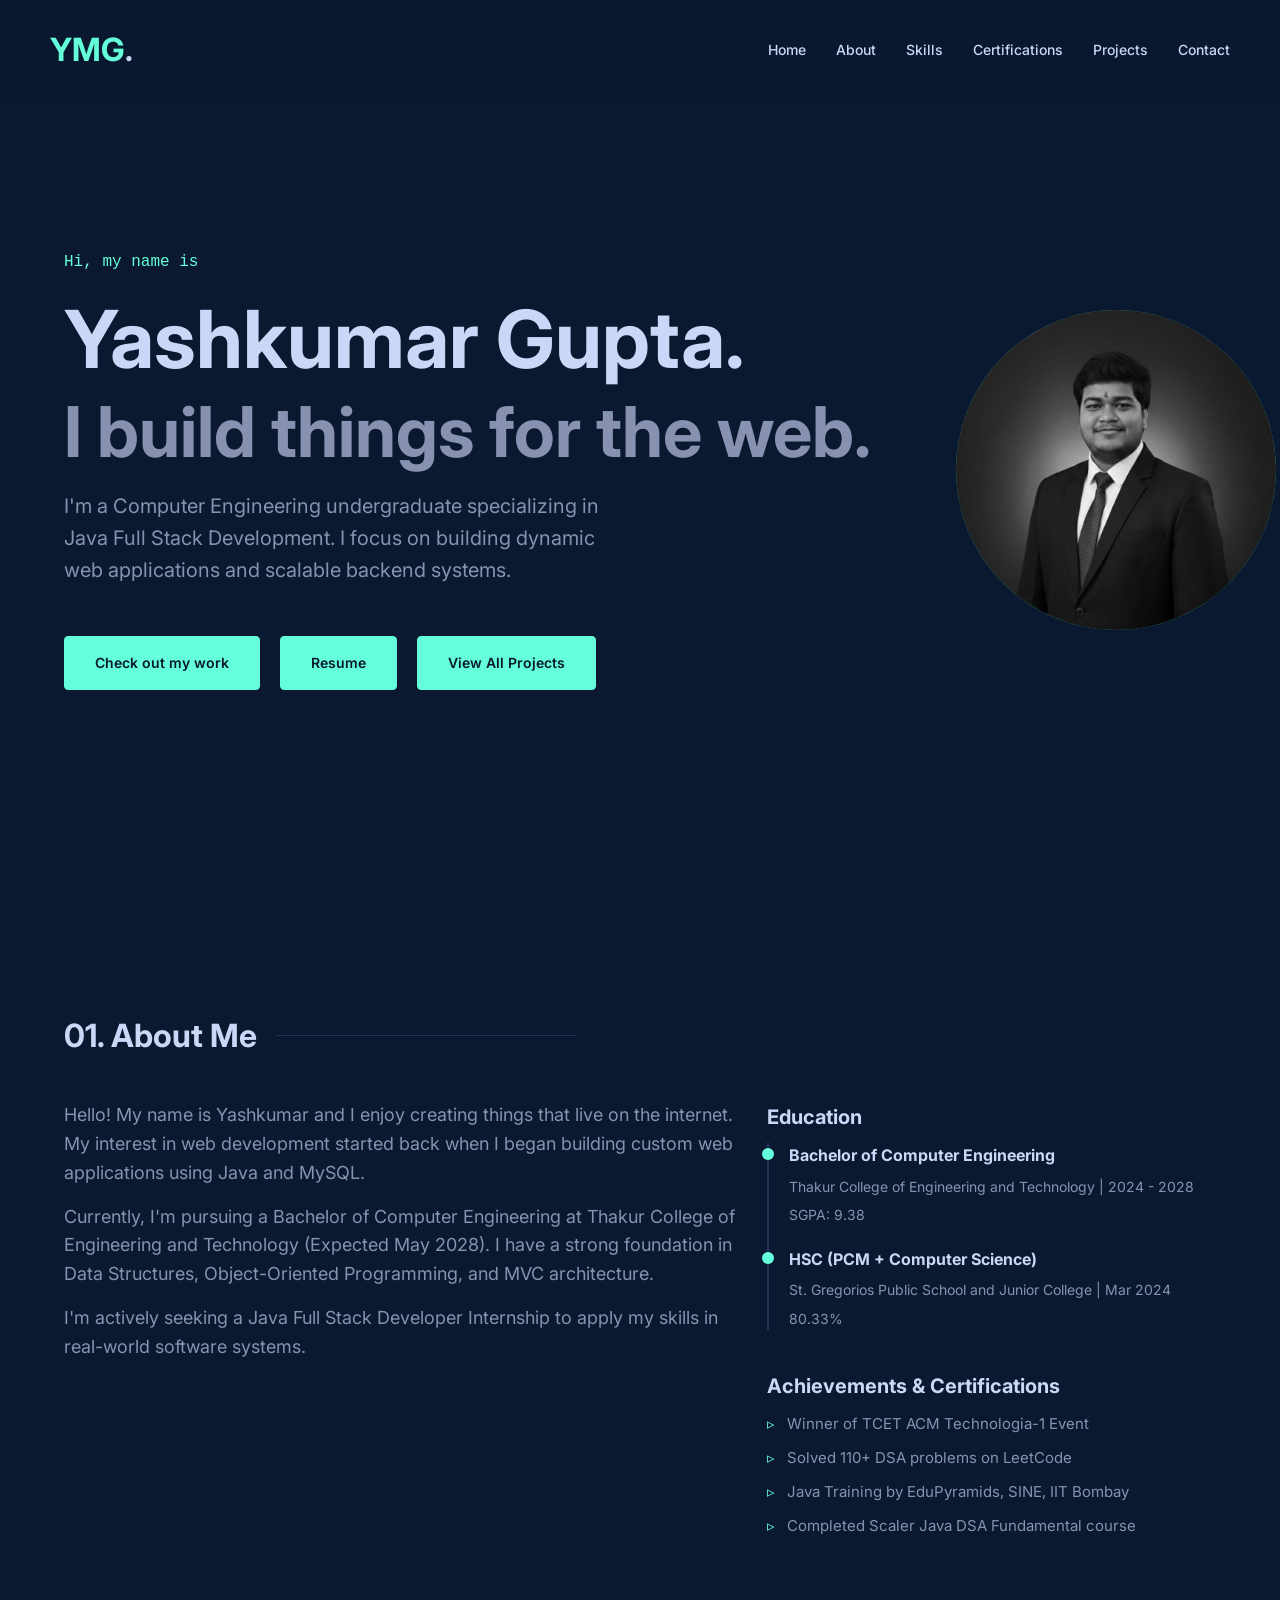
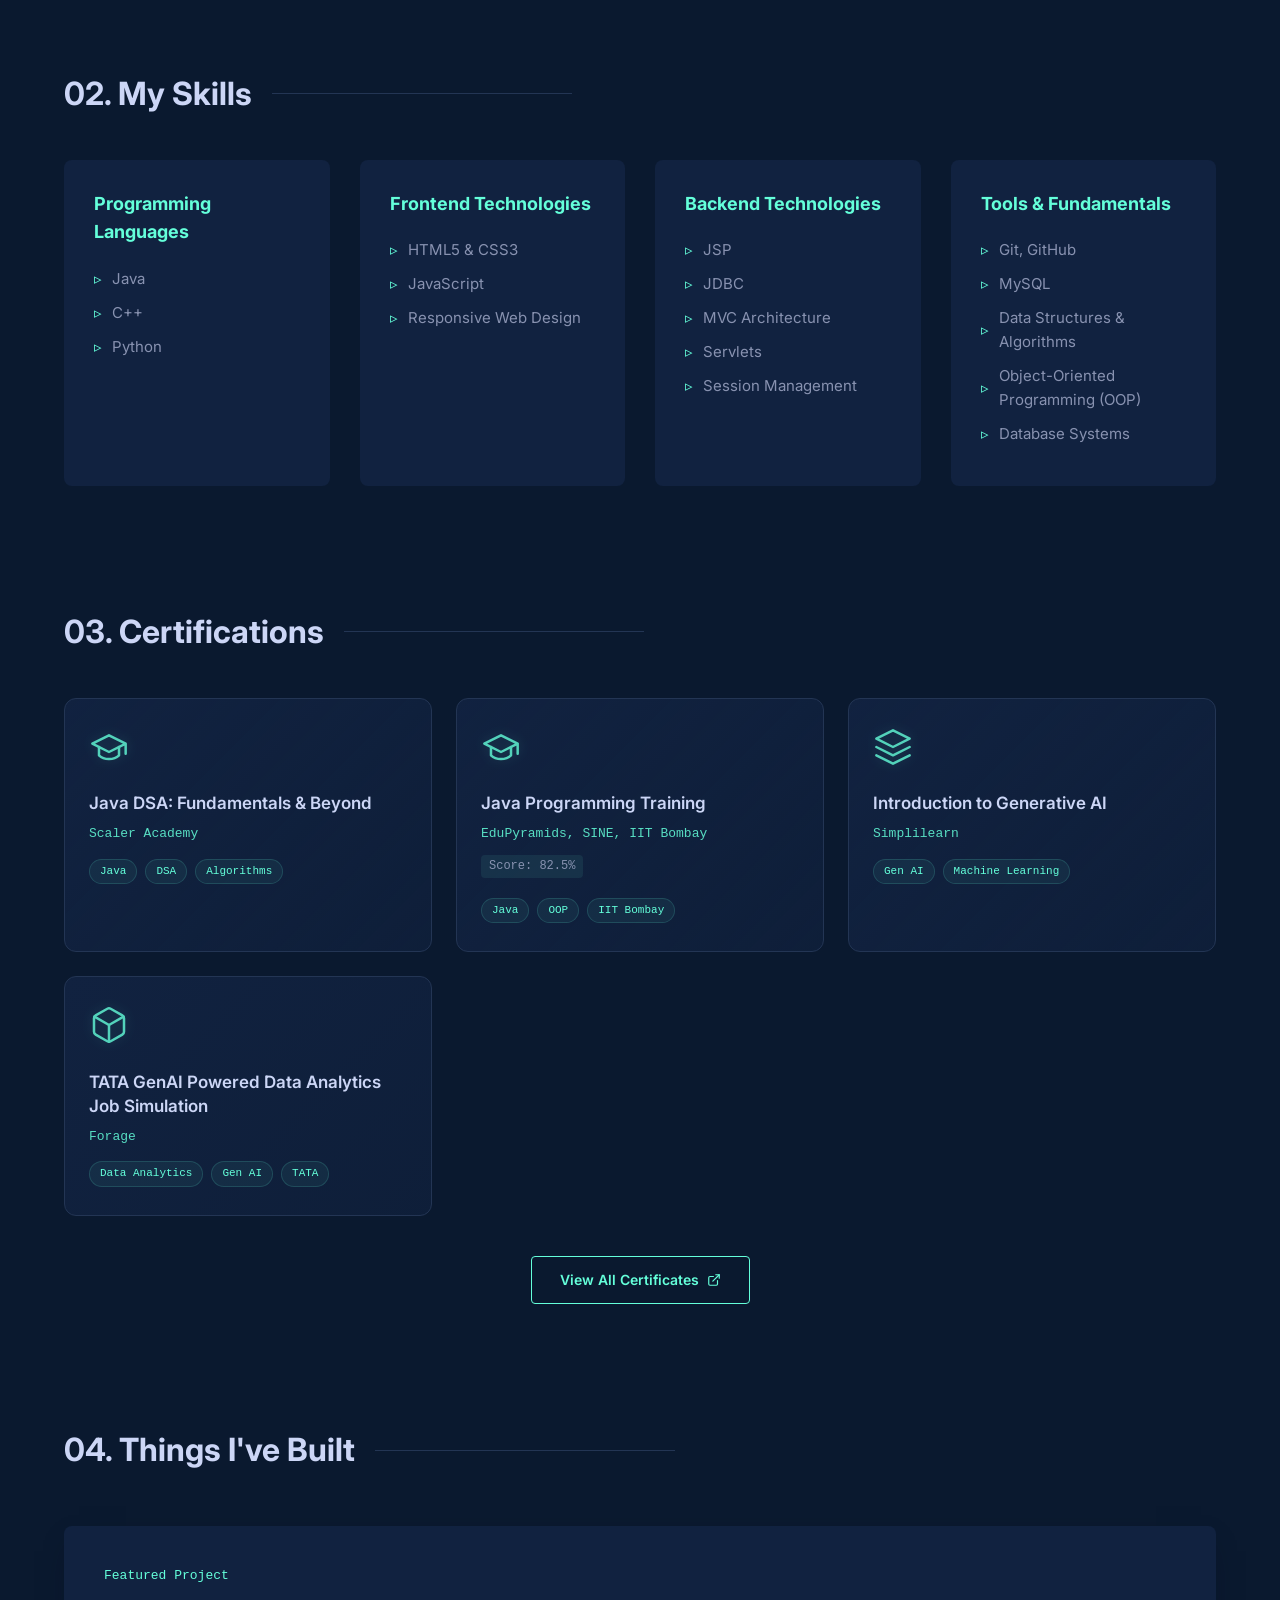
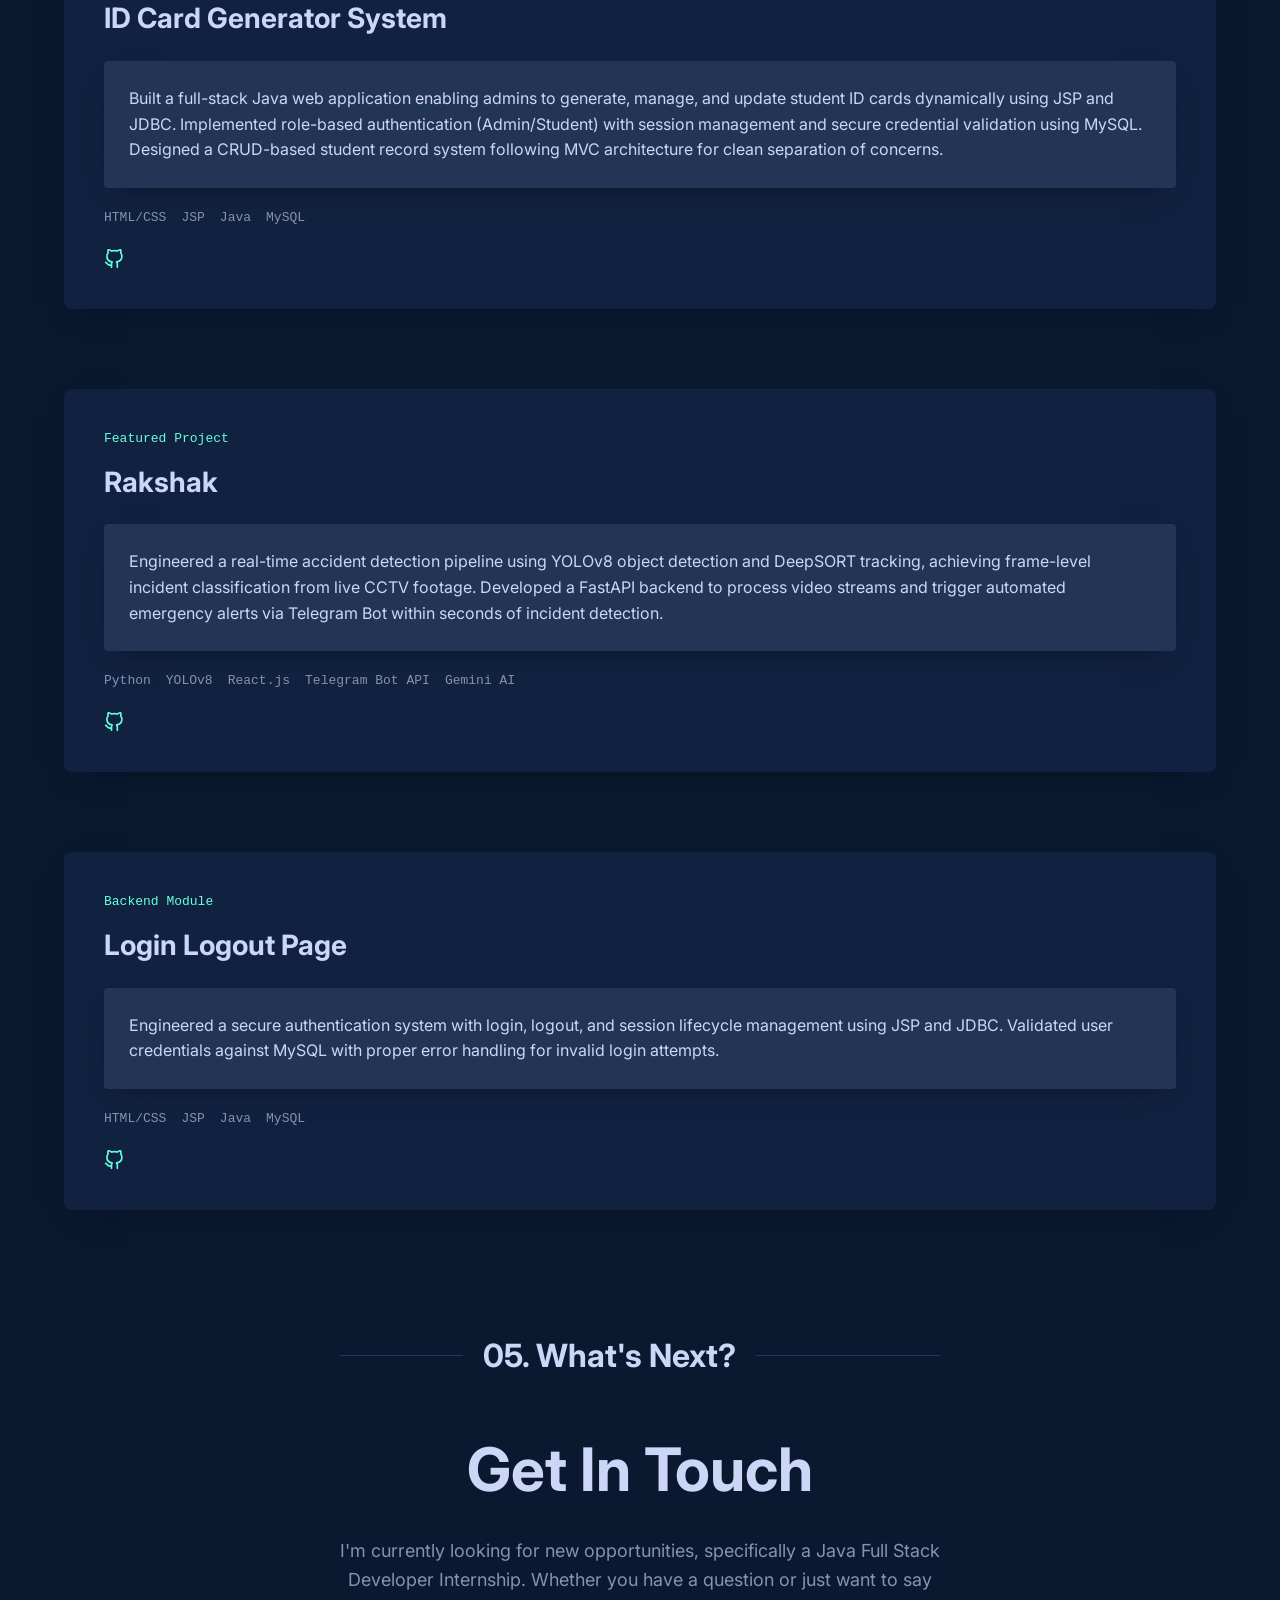
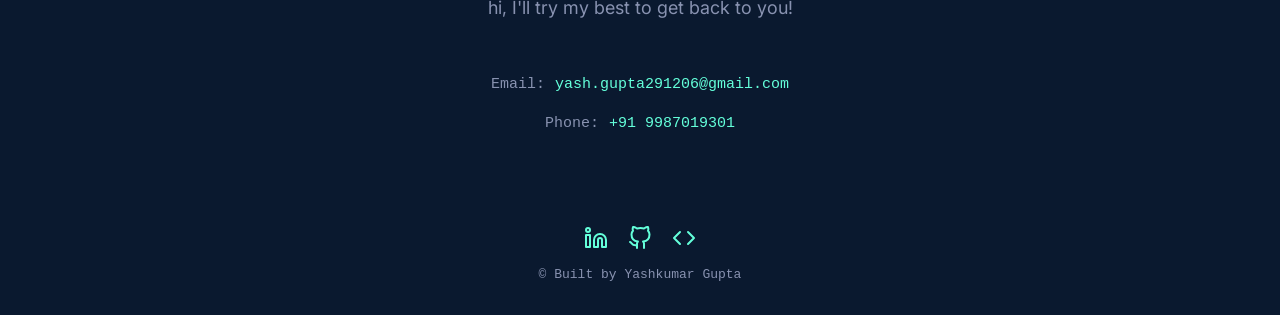
==== commit ac9ad162: "Improve mobile responsiveness and unify hero CTA buttons" ====
--- a/index.html
+++ b/index.html
@@ -47,8 +47,8 @@
                     </p>
                     <div class="hero-cta">
                         <a href="#projects" class="btn btn-primary">Check out my work</a>
-                        <a href="https://drive.google.com/file/d/1tLXJ5Pf8kxOuDGqkpCzKe15OZUchSF92/view?usp=sharing" target="_blank" class="btn btn-outline">Resume</a>
-                        <a href="projects.html" class="btn btn-outline">View All Projects</a>
+                        <a href="https://drive.google.com/file/d/1tLXJ5Pf8kxOuDGqkpCzKe15OZUchSF92/view?usp=sharing" target="_blank" class="btn btn-primary">Resume</a>
+                        <a href="projects.html" class="btn btn-primary">View All Projects</a>
                     </div>
                 </div>
                 <div class="hero-image">
--- a/style.css
+++ b/style.css
@@ -696,71 +696,530 @@
     margin-bottom: 15px;
 }
 
-/* Responsive */
-@media (max-width: 768px) {
+/* ===== Responsive - Tablet ===== */
+@media (max-width: 1024px) {
+    .navbar {
+        padding: 0 30px;
+    }
+
+    .hero-image-wrapper {
+        width: 260px;
+        height: 260px;
+    }
+
+    .hero-image {
+        margin-right: 0;
+    }
+
     .about-container {
         grid-template-columns: 1fr;
     }
-    
+
+    .section-title::after {
+        width: 200px;
+    }
+
+    .section-title.center::before {
+        width: 120px;
+    }
+
+    .project-card {
+        padding: 30px;
+    }
+}
+
+/* ===== Responsive - Mobile ===== */
+@media (max-width: 768px) {
+    /* --- Global --- */
+    .section {
+        padding: 40px 0;
+        width: 88%;
+    }
+
+    .section-title {
+        font-size: clamp(22px, 5vw, 28px);
+        margin-bottom: 30px;
+    }
+
     .section-title::after {
         width: 100%;
     }
-    
+
+    .section-title.center::before {
+        width: 60px;
+    }
+
+    .section-title.center::after {
+        width: 60px;
+    }
+
+    /* --- Navbar --- */
+    .navbar {
+        padding: 0 20px;
+        height: 70px;
+    }
+
+    .logo {
+        font-size: 26px;
+    }
+
     .nav-links {
         position: fixed;
         right: -100%;
         top: 0;
         flex-direction: column;
         background-color: var(--bg-light);
-        width: 60%;
+        width: 70%;
         height: 100vh;
         justify-content: center;
         align-items: center;
         transition: right 0.3s ease-in-out;
-        box-shadow: -10px 0 30px -15px rgba(2,12,27,0.7);
-    }
-    
+        box-shadow: -10px 0 30px -15px rgba(2, 12, 27, 0.7);
+        gap: 0;
+        padding: 0;
+        z-index: 100;
+    }
+
+    .nav-links li {
+        margin: 12px 0;
+    }
+
+    .nav-links a {
+        font-size: 16px;
+    }
+
     .nav-links.nav-active {
         right: 0;
     }
-    
+
     .menu-toggle {
         display: flex;
         z-index: 101;
     }
-    
+
     /* Hamburger animation */
     .menu-toggle.toggle span:nth-child(1) {
         transform: translateY(8px) rotate(45deg);
         transition: all 0.3s ease;
     }
+
     .menu-toggle.toggle span:nth-child(2) {
         opacity: 0;
         transition: all 0.3s ease;
     }
+
     .menu-toggle.toggle span:nth-child(3) {
         transform: translateY(-8px) rotate(-45deg);
         transition: all 0.3s ease;
     }
 
+    /* --- Hero Section --- */
+    .hero {
+        min-height: auto;
+        padding-top: 100px;
+        padding-bottom: 40px;
+        margin-top: 0;
+    }
+
+    .hero-wrapper {
+        flex-direction: column-reverse;
+        text-align: center;
+        gap: 30px;
+        align-items: center;
+    }
+
+    .hero-content {
+        display: flex;
+        flex-direction: column;
+        align-items: center;
+    }
+
+    .hero-image {
+        margin-left: 0;
+        margin-right: 0;
+    }
+
+    .hero-image-wrapper {
+        width: 200px;
+        height: 200px;
+        margin: 0 auto;
+    }
+
+    .name {
+        font-size: clamp(32px, 10vw, 50px);
+        word-break: break-word;
+    }
+
+    .role {
+        font-size: clamp(20px, 6vw, 36px);
+        white-space: normal;
+        word-break: break-word;
+    }
+
+    .greeting {
+        font-size: 14px;
+        margin-bottom: 12px;
+    }
+
+    .summary {
+        font-size: 16px;
+        max-width: 100%;
+        margin-top: 16px;
+    }
+
     .hero-cta {
         flex-direction: column;
         width: 100%;
-    }
-    
+        margin-top: 30px;
+        gap: 12px;
+        align-items: center;
+    }
+
     .hero-cta .btn {
         text-align: center;
-    }
-
-    .hero-wrapper {
+        width: 100%;
+        max-width: 280px;
+        padding: 12px 24px;
+        font-size: 13px;
+    }
+
+    /* --- About Section --- */
+    .about-container {
+        grid-template-columns: 1fr;
+        gap: 30px;
+    }
+
+    .about-text p {
+        font-size: 16px;
+    }
+
+    .about-details h3 {
+        font-size: 18px;
+    }
+
+    .timeline h4 {
+        font-size: 15px;
+    }
+
+    .bullet-list li {
+        font-size: 14px;
+    }
+
+    /* --- Skills Section --- */
+    .skills-grid {
+        grid-template-columns: 1fr;
+        gap: 20px;
+    }
+
+    .skill-category {
+        padding: 24px 20px;
+    }
+
+    .skill-category h3 {
+        font-size: 16px;
+        margin-bottom: 14px;
+    }
+
+    .skill-list li {
+        font-size: 14px;
+    }
+
+    /* --- Certifications Section --- */
+    .cert-grid {
+        grid-template-columns: 1fr;
+        gap: 16px;
+    }
+
+    .cert-card {
+        padding: 22px 18px;
+    }
+
+    .cert-title {
+        font-size: 15px;
+    }
+
+    .cert-issuer {
+        font-size: 12px;
+    }
+
+    .cert-tags {
+        gap: 6px;
+    }
+
+    .cert-tags li {
+        font-size: 10px;
+        padding: 2px 8px;
+    }
+
+    .cert-actions {
+        margin-top: 28px;
+    }
+
+    .cert-actions .btn {
+        padding: 10px 20px;
+        font-size: 13px;
+    }
+
+    /* --- Projects Section --- */
+    .project-list {
+        margin-top: 30px;
+        gap: 40px;
+    }
+
+    .project-card {
+        display: block;
+        padding: 24px 20px;
+    }
+
+    .project-content {
+        width: 100%;
+    }
+
+    .project-title {
+        font-size: 20px;
+        margin-bottom: 14px;
+    }
+
+    .project-overline {
+        font-size: 12px;
+    }
+
+    .project-description {
+        padding: 18px 16px;
+        font-size: 14px;
+        margin-bottom: 16px;
+    }
+
+    .project-tech-list {
+        gap: 10px;
+        font-size: 12px;
+        margin-bottom: 14px;
+    }
+
+    /* --- Contact Section --- */
+    .contact {
+        max-width: 100%;
+        padding: 40px 0;
+    }
+
+    .contact-title {
+        font-size: clamp(28px, 8vw, 40px);
+    }
+
+    .contact p {
+        font-size: 15px;
+        margin-bottom: 30px;
+    }
+
+    .contact-item {
         flex-direction: column;
-        text-align: center;
-        gap: 40px;
+        gap: 4px;
+        font-size: 13px;
+    }
+
+    .contact-info {
+        margin-top: 24px;
+        gap: 20px;
+    }
+
+    .email-link, .phone-link {
+        font-size: 14px;
+        word-break: break-all;
+    }
+
+    /* --- Footer --- */
+    footer {
+        padding: 24px 0;
+    }
+
+    footer p {
+        font-size: 11px;
+    }
+
+    /* --- Buttons --- */
+    .btn {
+        padding: 12px 24px;
+        font-size: 13px;
+    }
+}
+
+/* ===== Responsive - Small Mobile ===== */
+@media (max-width: 480px) {
+    .section {
+        width: 92%;
+    }
+
+    .navbar {
+        padding: 0 16px;
     }
 
     .hero-image-wrapper {
-        width: 250px;
-        height: 250px;
-        margin: 0 auto;
-    }
-}
+        width: 170px;
+        height: 170px;
+    }
+
+    .name {
+        font-size: clamp(28px, 9vw, 40px);
+    }
+
+    .role {
+        font-size: clamp(18px, 5.5vw, 28px);
+    }
+
+    .summary {
+        font-size: 14px;
+    }
+
+    .hero-cta .btn {
+        max-width: 240px;
+        padding: 10px 20px;
+        font-size: 12px;
+    }
+
+    .skills-grid {
+        gap: 14px;
+    }
+
+    .skill-category {
+        padding: 20px 16px;
+    }
+
+    .project-card {
+        padding: 20px 16px;
+    }
+
+    .project-description {
+        padding: 14px 12px;
+        font-size: 13px;
+    }
+
+    .cert-card {
+        padding: 18px 14px;
+    }
+
+    .contact-title {
+        font-size: clamp(24px, 7vw, 32px);
+    }
+
+    /* Projects.html - Table to Cards on mobile */
+    .archive-table-container table thead {
+        display: none;
+    }
+
+    .archive-table-container table,
+    .archive-table-container table tbody,
+    .archive-table-container table tr,
+    .archive-table-container table td {
+        display: block;
+        width: 100%;
+    }
+
+    .archive-table-container table tr {
+        background-color: var(--bg-light);
+        border-radius: 8px;
+        padding: 20px 16px;
+        margin-bottom: 16px;
+        border: 1px solid var(--bg-lighter);
+    }
+
+    .archive-table-container table td {
+        border-bottom: none;
+        padding: 4px 0;
+    }
+
+    .archive-table-container table td.year {
+        font-size: 12px;
+        margin-bottom: 4px;
+    }
+
+    .archive-table-container table td.project-title {
+        font-size: 16px;
+        margin-bottom: 8px;
+    }
+
+    .archive-table-container table td.description-cell {
+        font-size: 13px;
+        max-width: 100%;
+        margin-bottom: 8px;
+    }
+
+    .archive-table-container table td.tech-cell {
+        font-size: 12px;
+        margin-bottom: 10px;
+        color: var(--accent);
+        opacity: 0.8;
+    }
+
+    .archive-table-container table td.link-cell {
+        display: flex;
+        gap: 12px;
+    }
+}
+
+/* ===== Responsive - Projects Table for Tablet/Mobile ===== */
+@media (max-width: 768px) {
+    .archive-table-container table thead {
+        display: none;
+    }
+
+    .archive-table-container table,
+    .archive-table-container table tbody,
+    .archive-table-container table tr,
+    .archive-table-container table td {
+        display: block;
+        width: 100%;
+    }
+
+    .archive-table-container table tr {
+        background-color: var(--bg-light);
+        border-radius: 8px;
+        padding: 20px;
+        margin-bottom: 16px;
+        border: 1px solid var(--bg-lighter);
+        transition: transform 0.3s ease, box-shadow 0.3s ease;
+    }
+
+    .archive-table-container table tr:hover {
+        transform: translateY(-3px);
+        box-shadow: 0 10px 30px -15px var(--accent-glow);
+    }
+
+    .archive-table-container table tr:hover td {
+        background-color: transparent;
+    }
+
+    .archive-table-container table td {
+        border-bottom: none;
+        padding: 4px 0;
+    }
+
+    .archive-table-container table td.year {
+        font-size: 12px;
+        margin-bottom: 6px;
+    }
+
+    .archive-table-container table td.project-title {
+        font-size: 17px;
+        margin-bottom: 10px;
+    }
+
+    .archive-table-container table td.description-cell {
+        font-size: 14px;
+        max-width: 100%;
+        margin-bottom: 10px;
+        line-height: 1.5;
+    }
+
+    .archive-table-container table td.tech-cell {
+        font-size: 12px;
+        margin-bottom: 12px;
+        color: var(--accent);
+        opacity: 0.8;
+    }
+
+    .archive-table-container table td.link-cell {
+        display: flex;
+        gap: 14px;
+        padding-top: 4px;
+    }
+}
